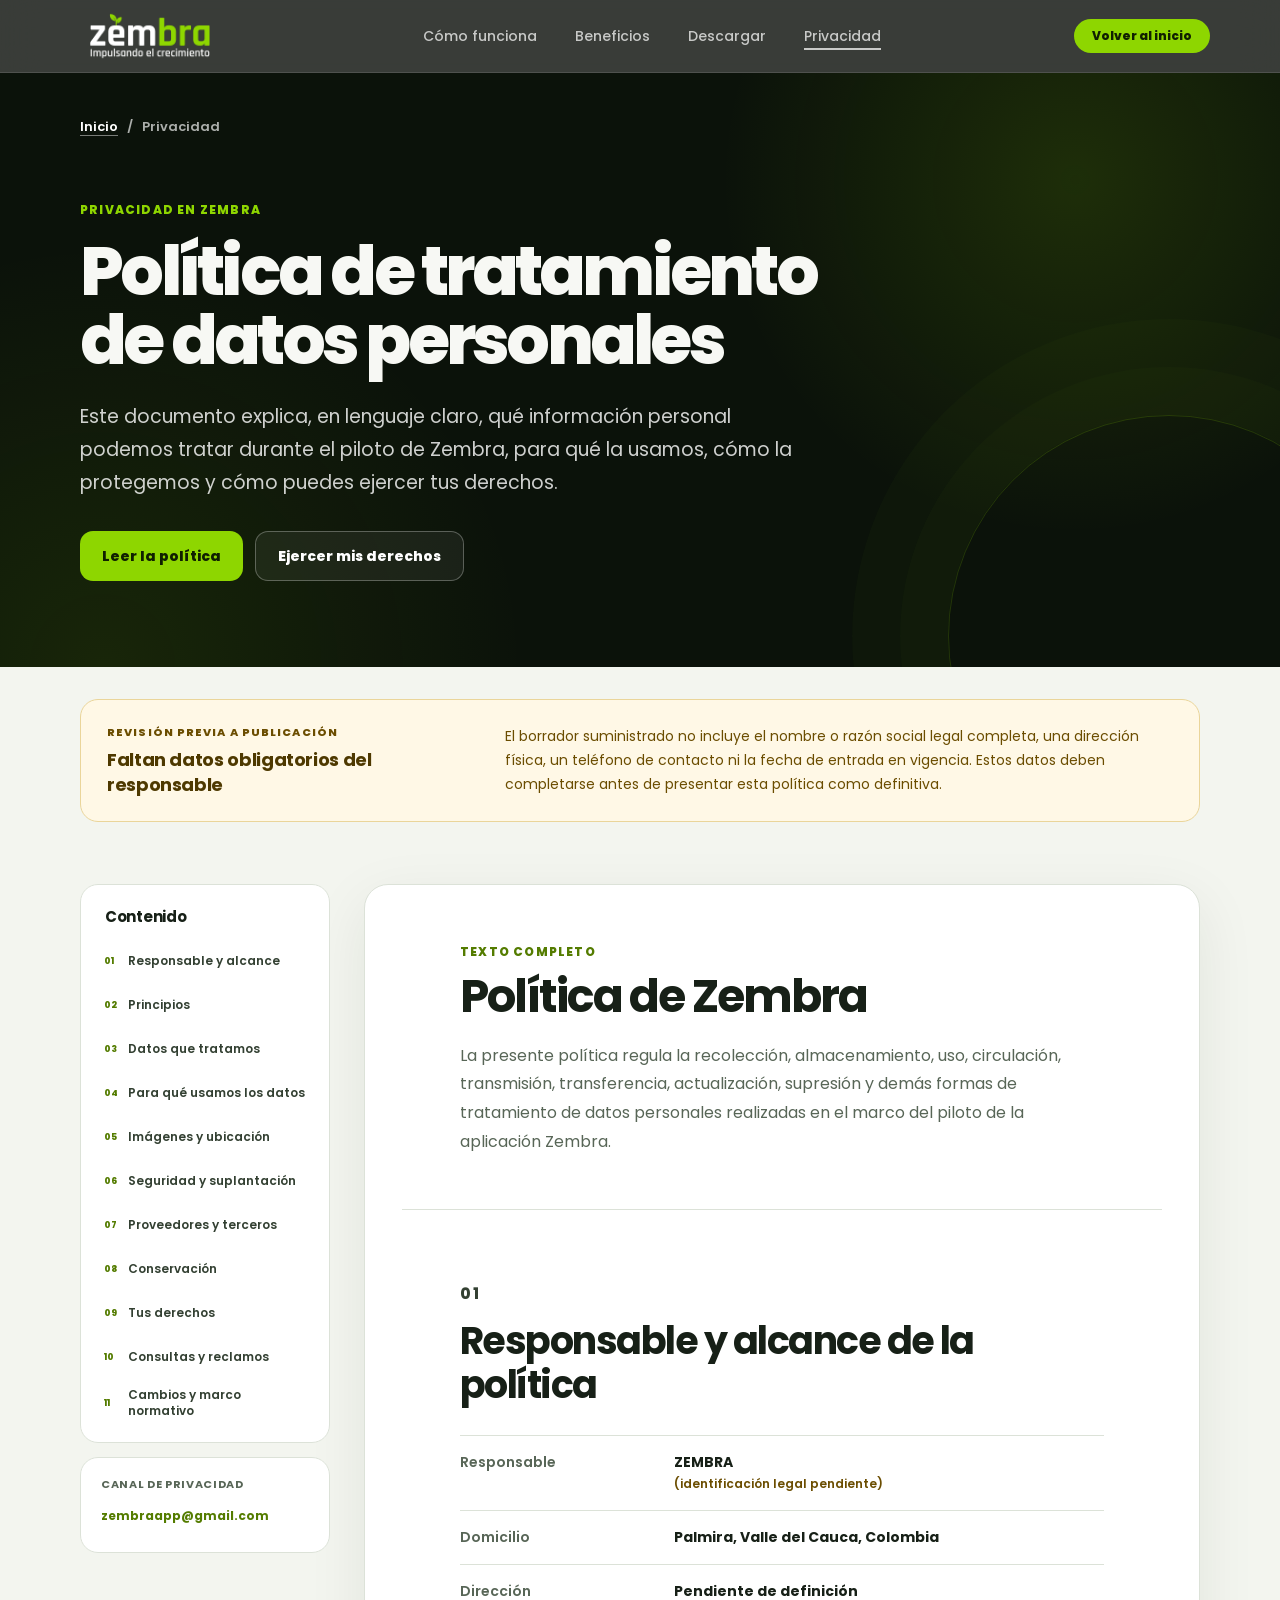
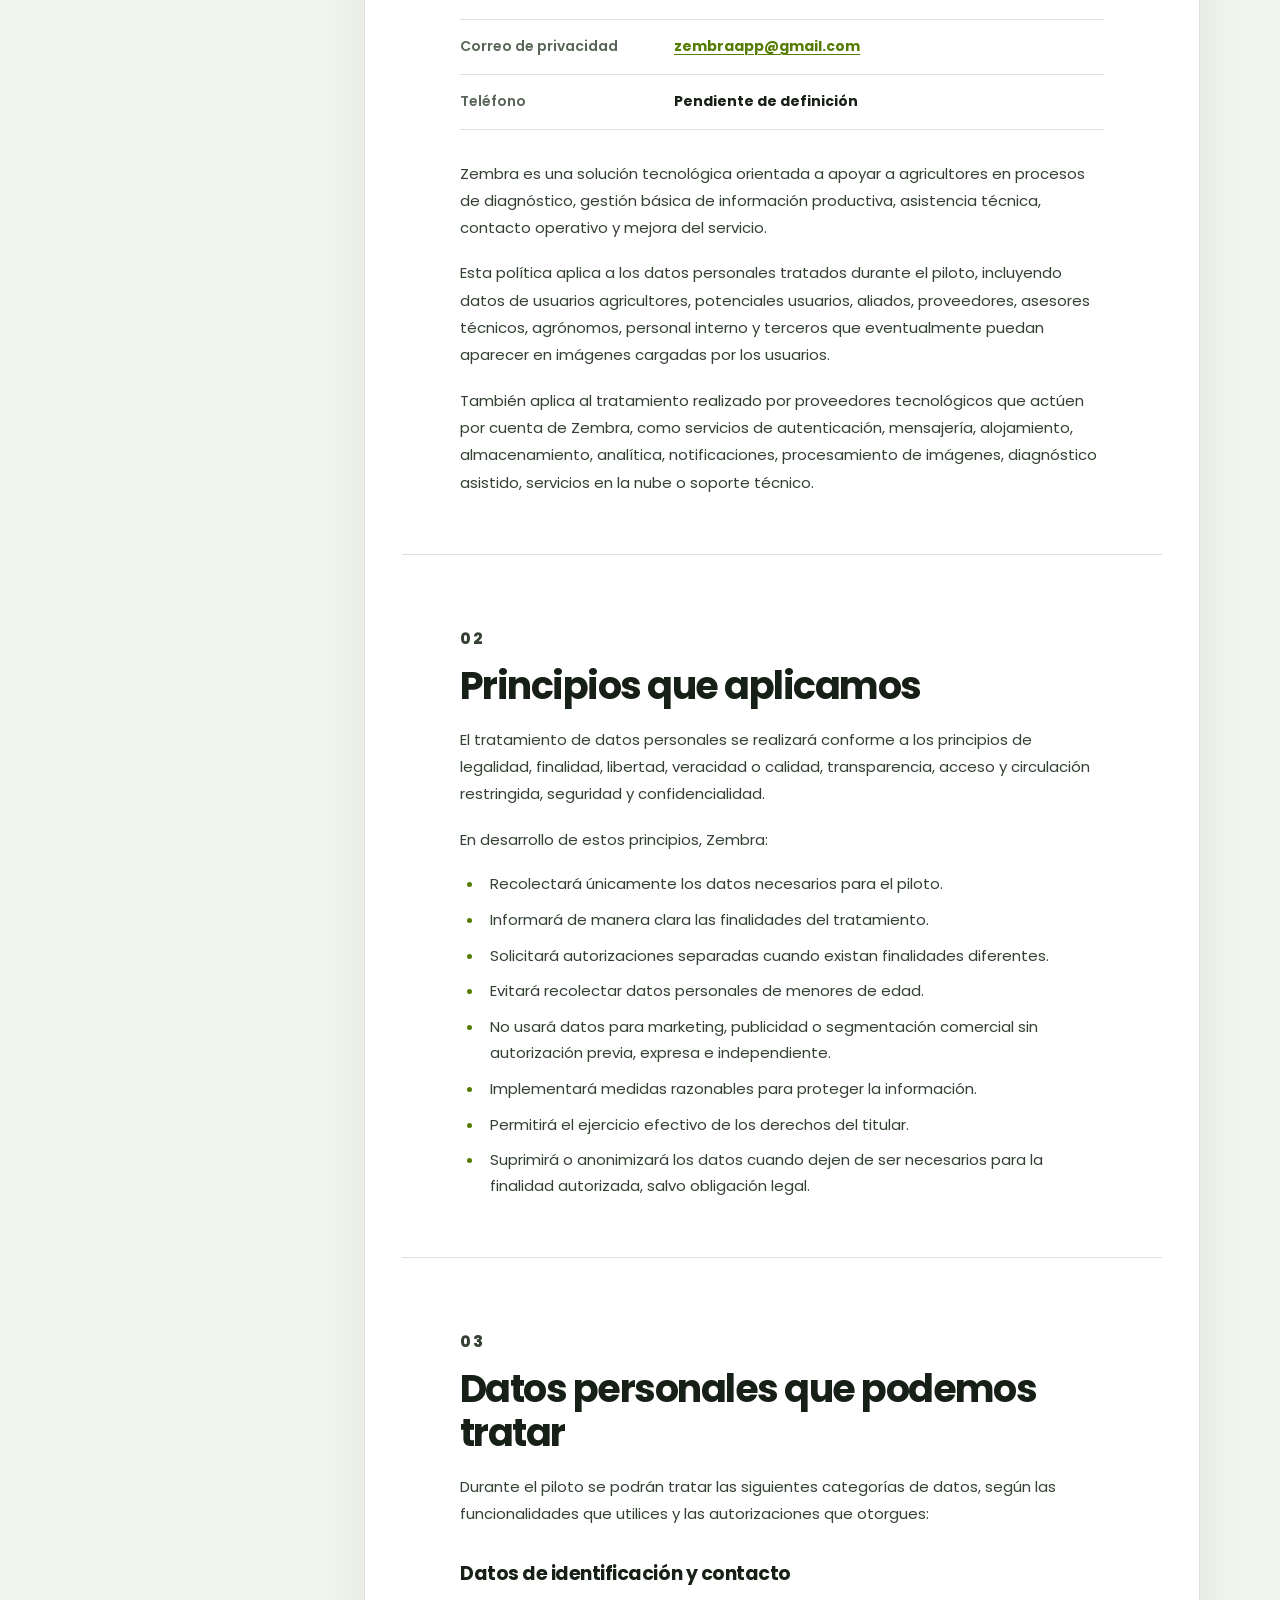
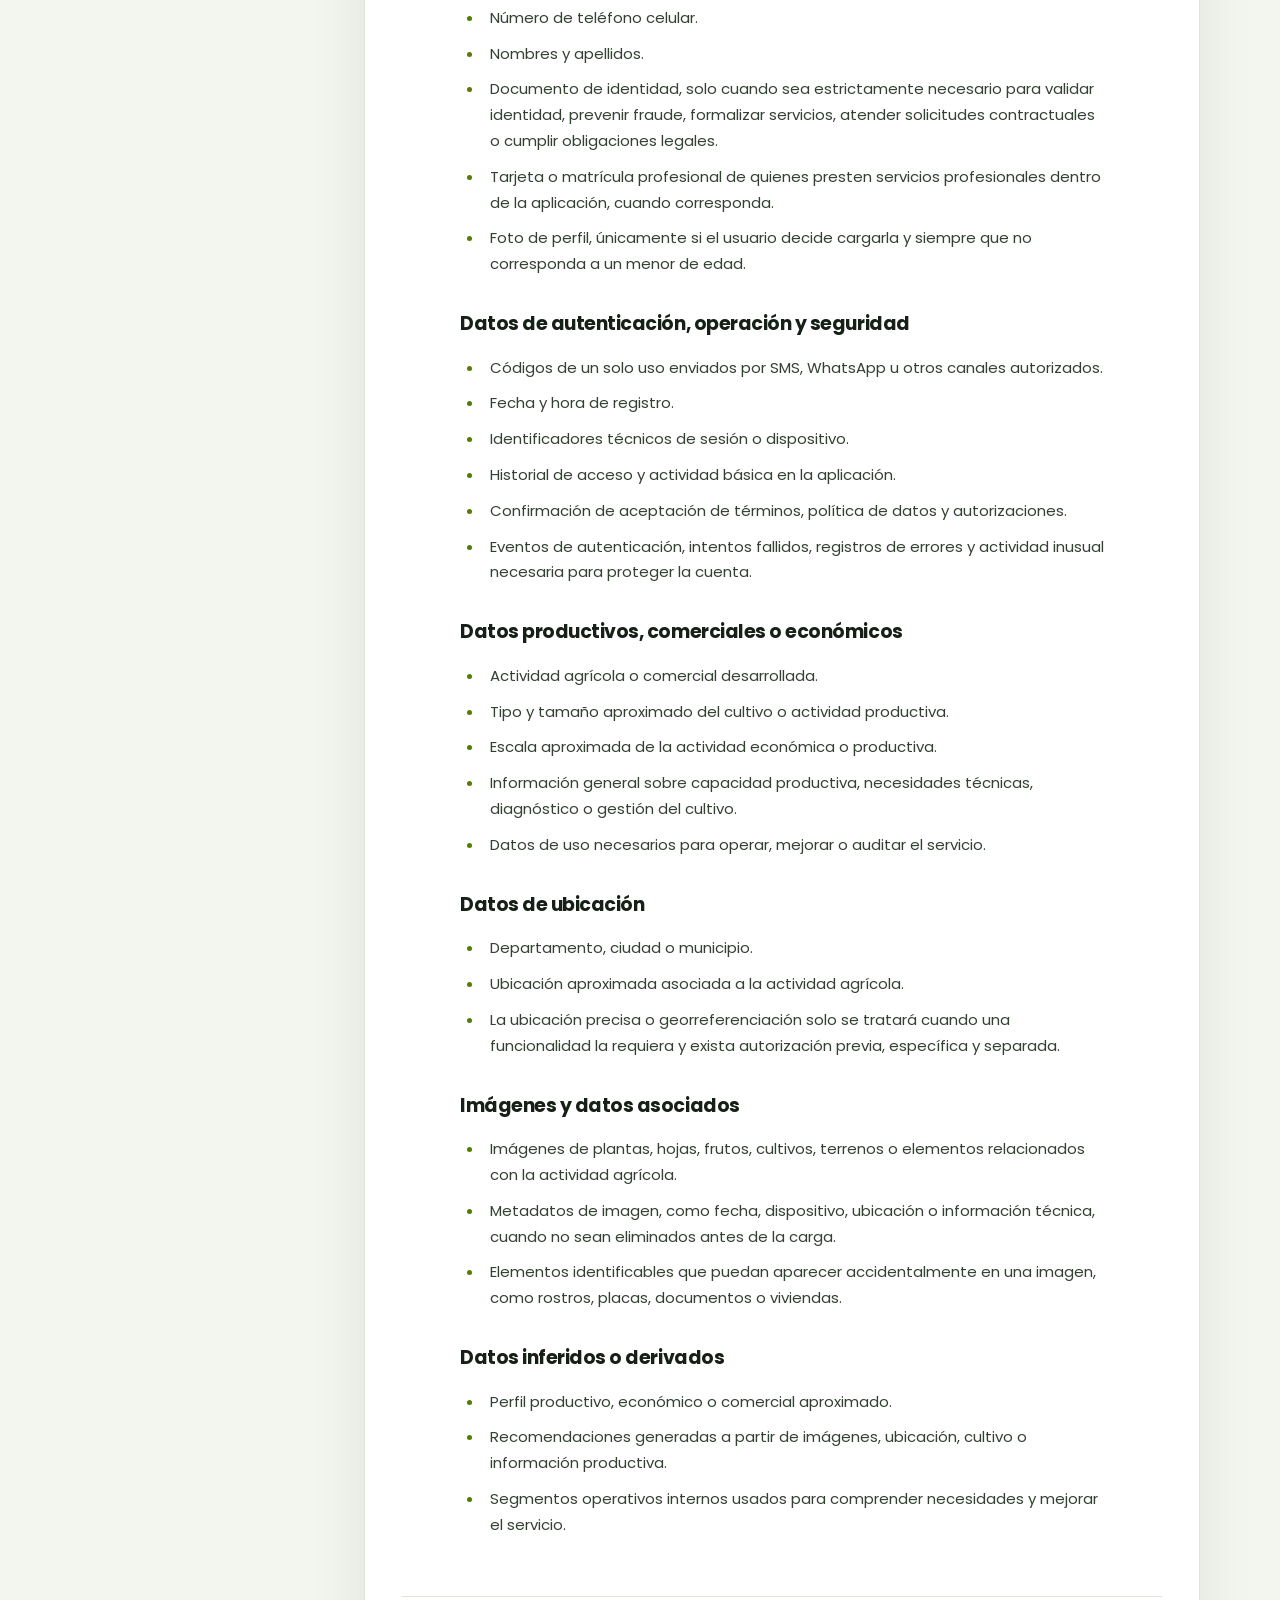
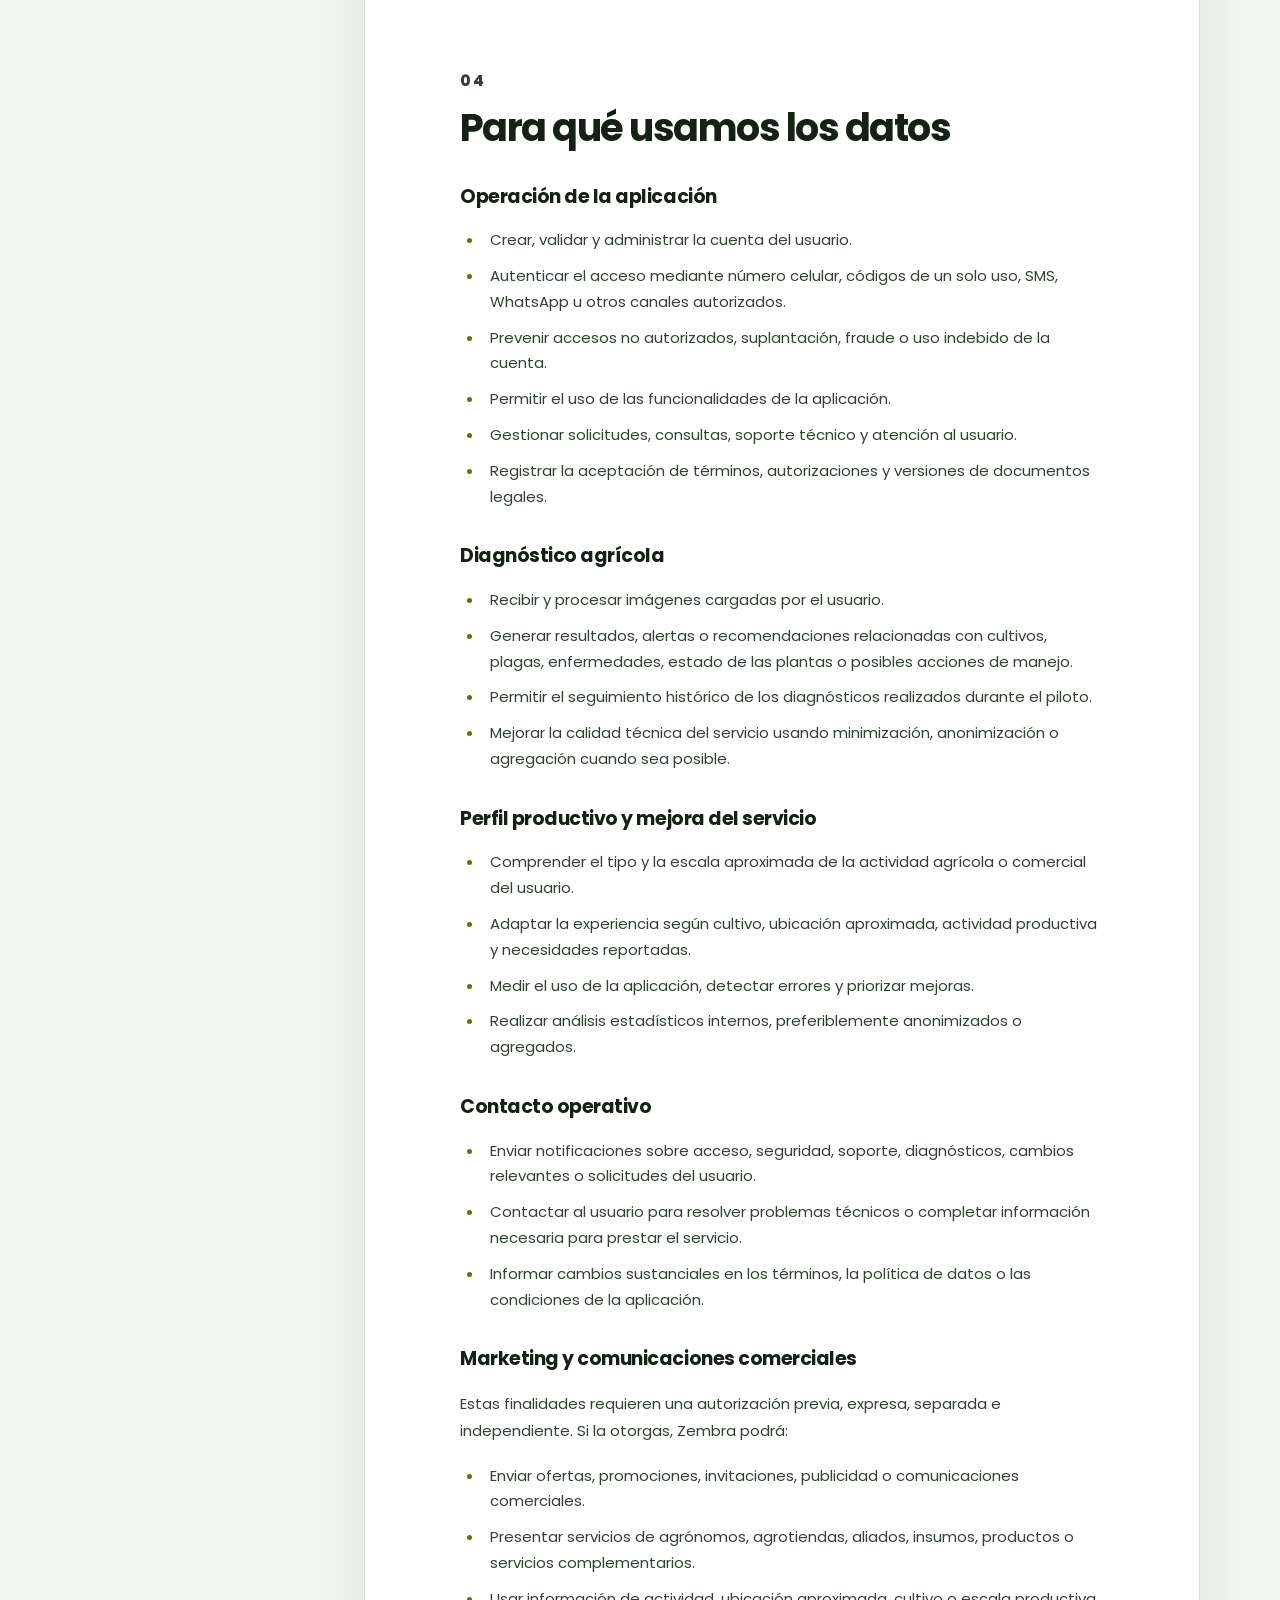
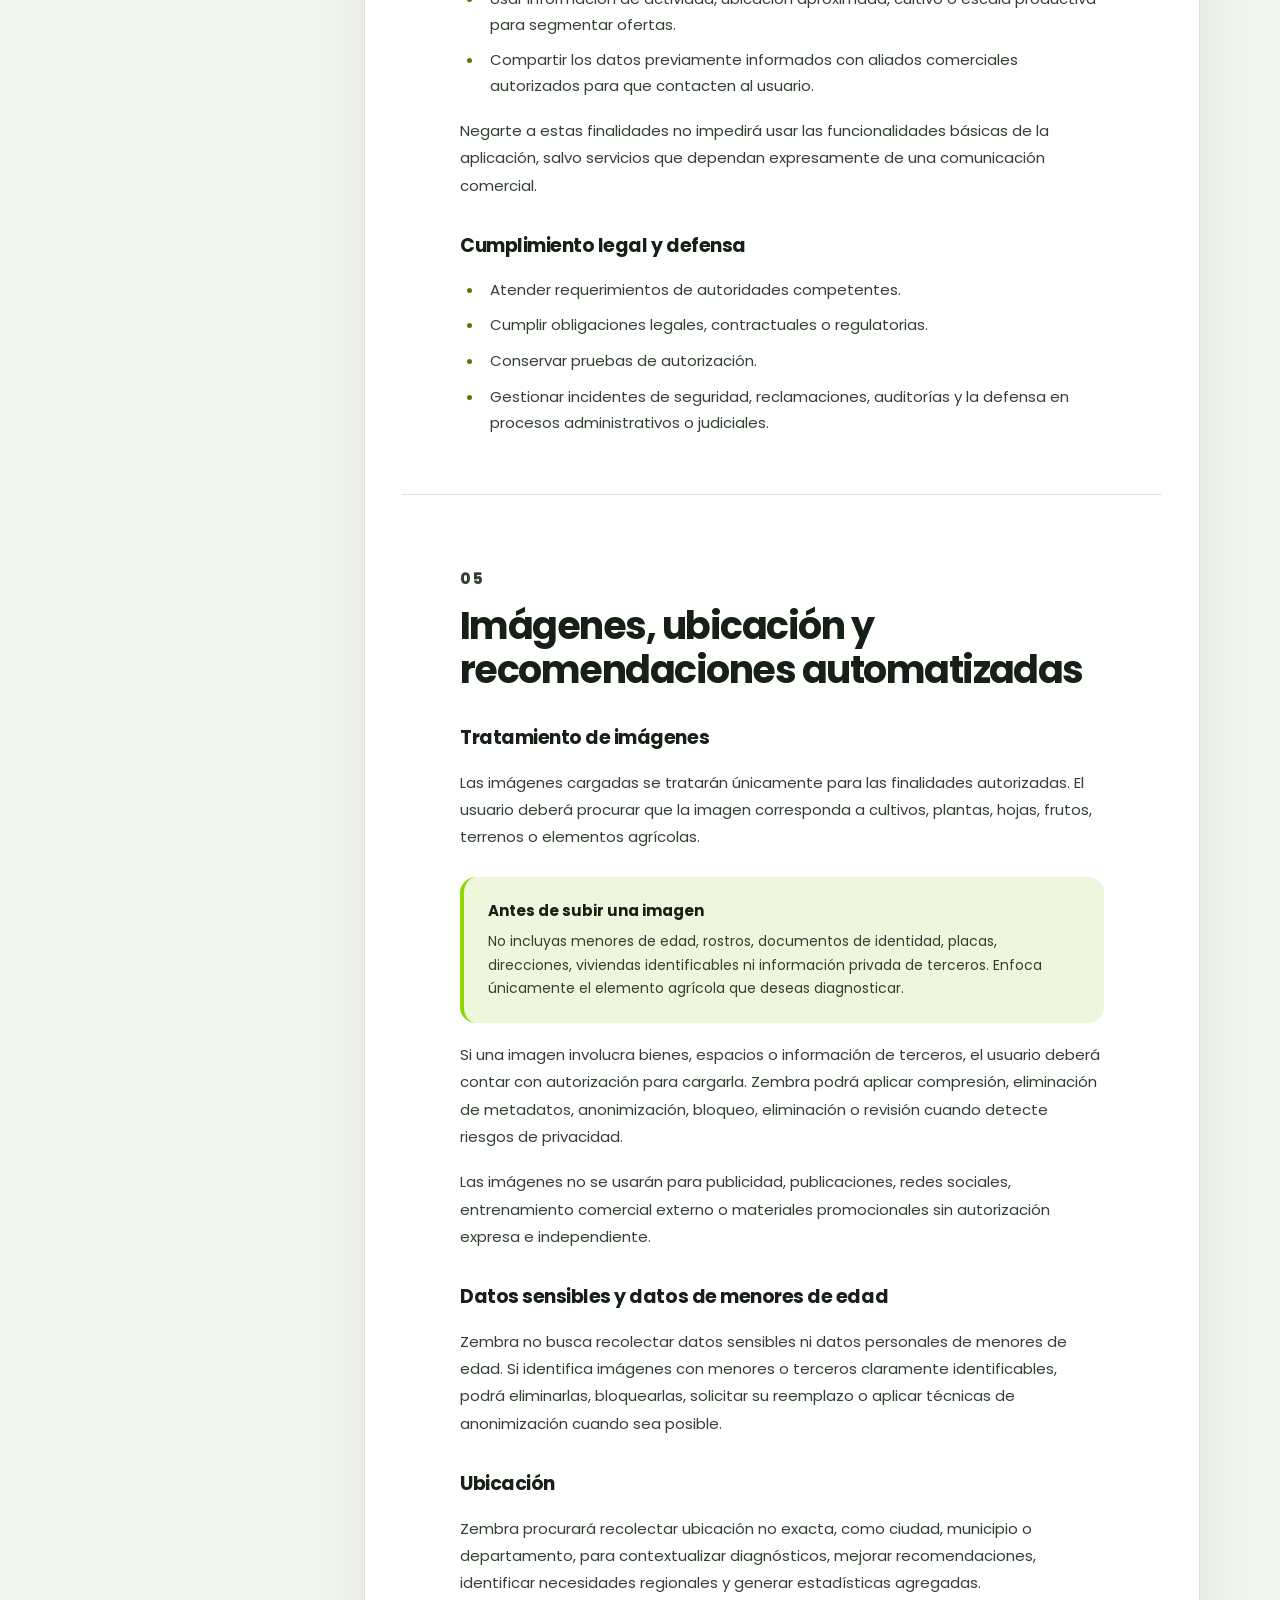
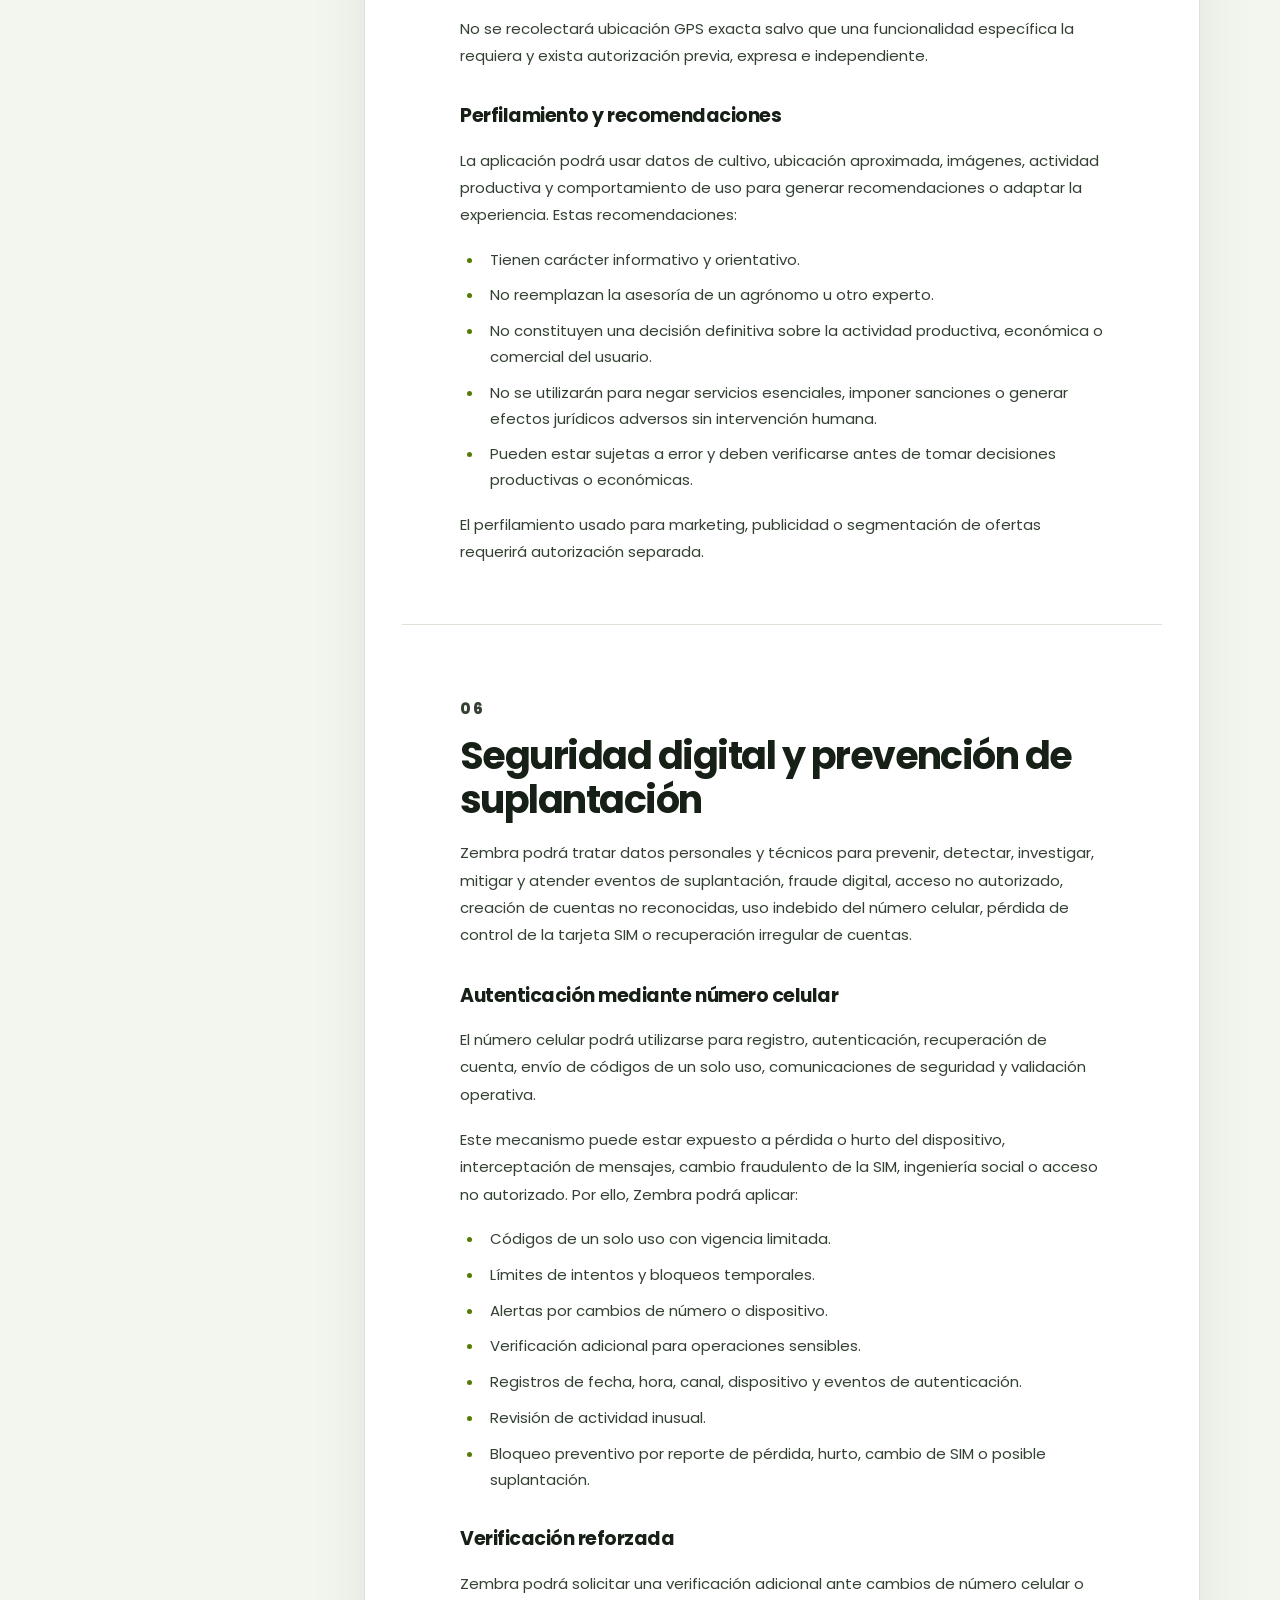
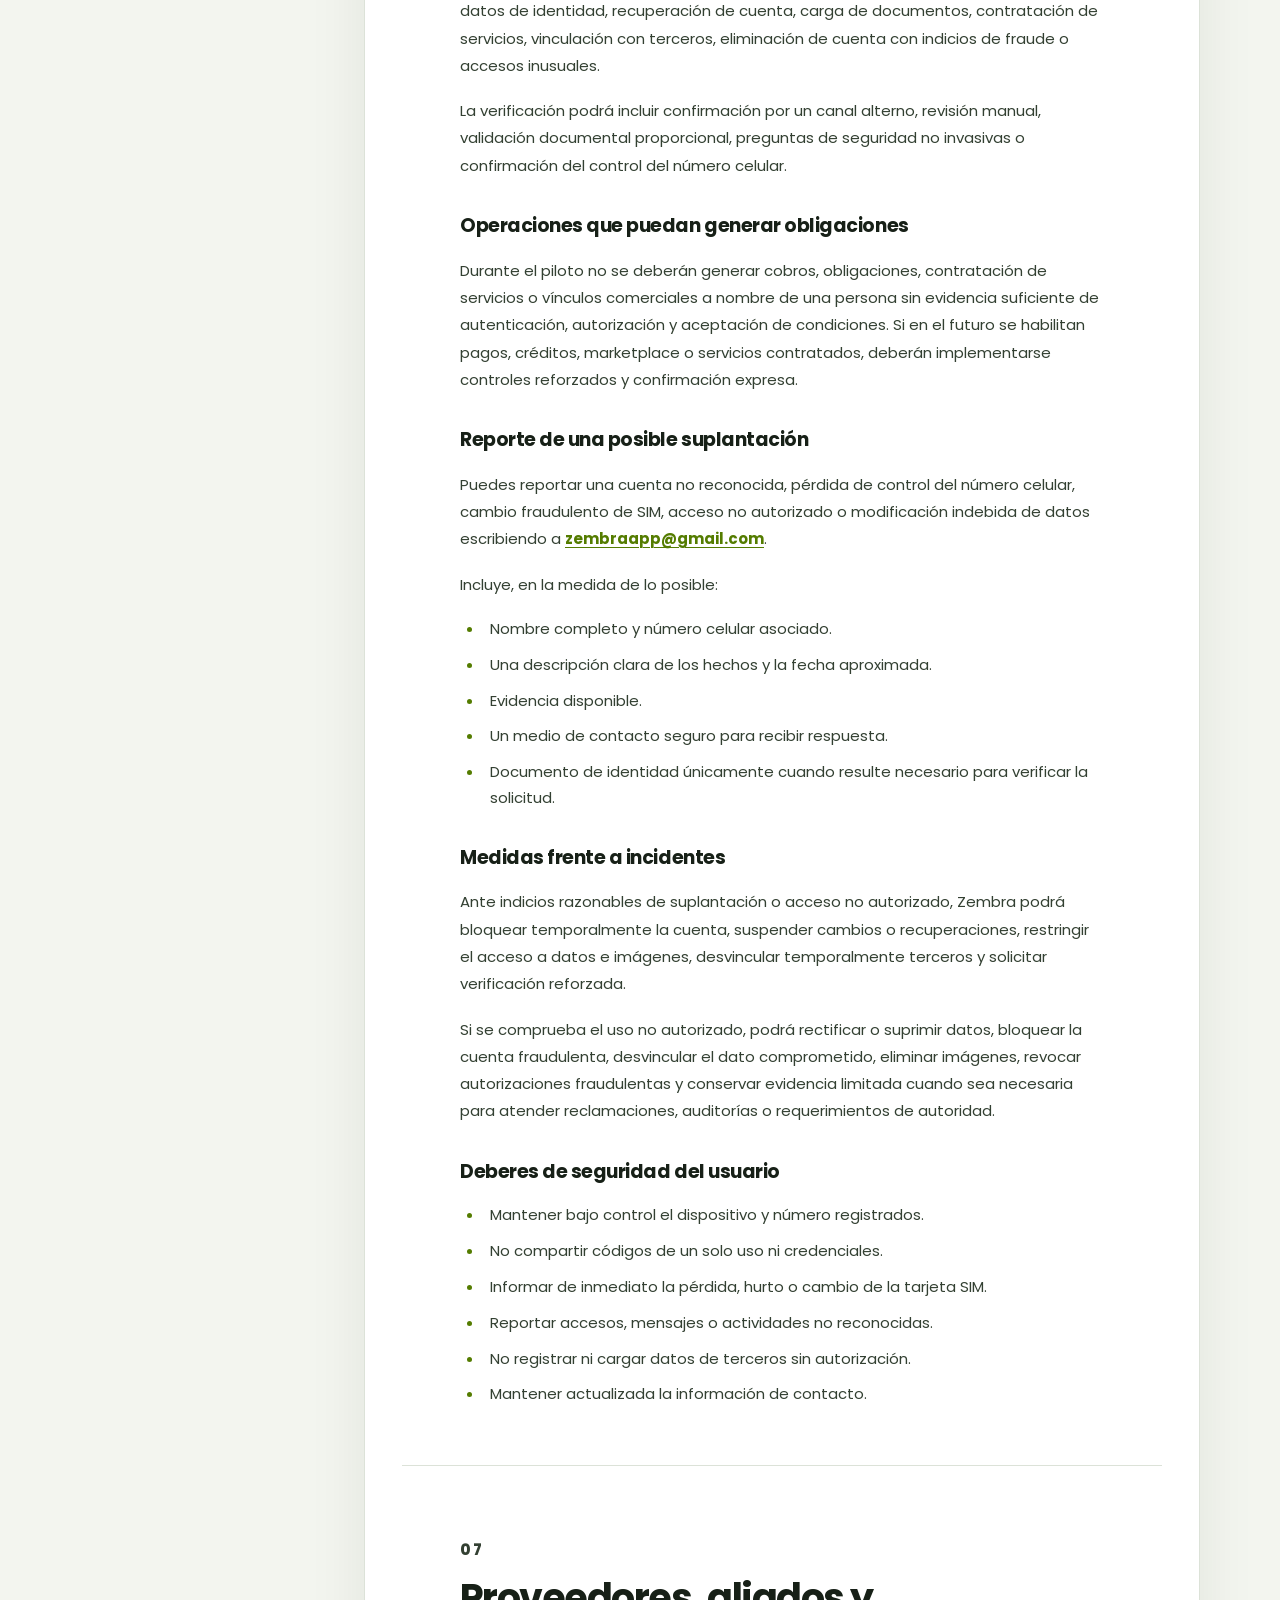
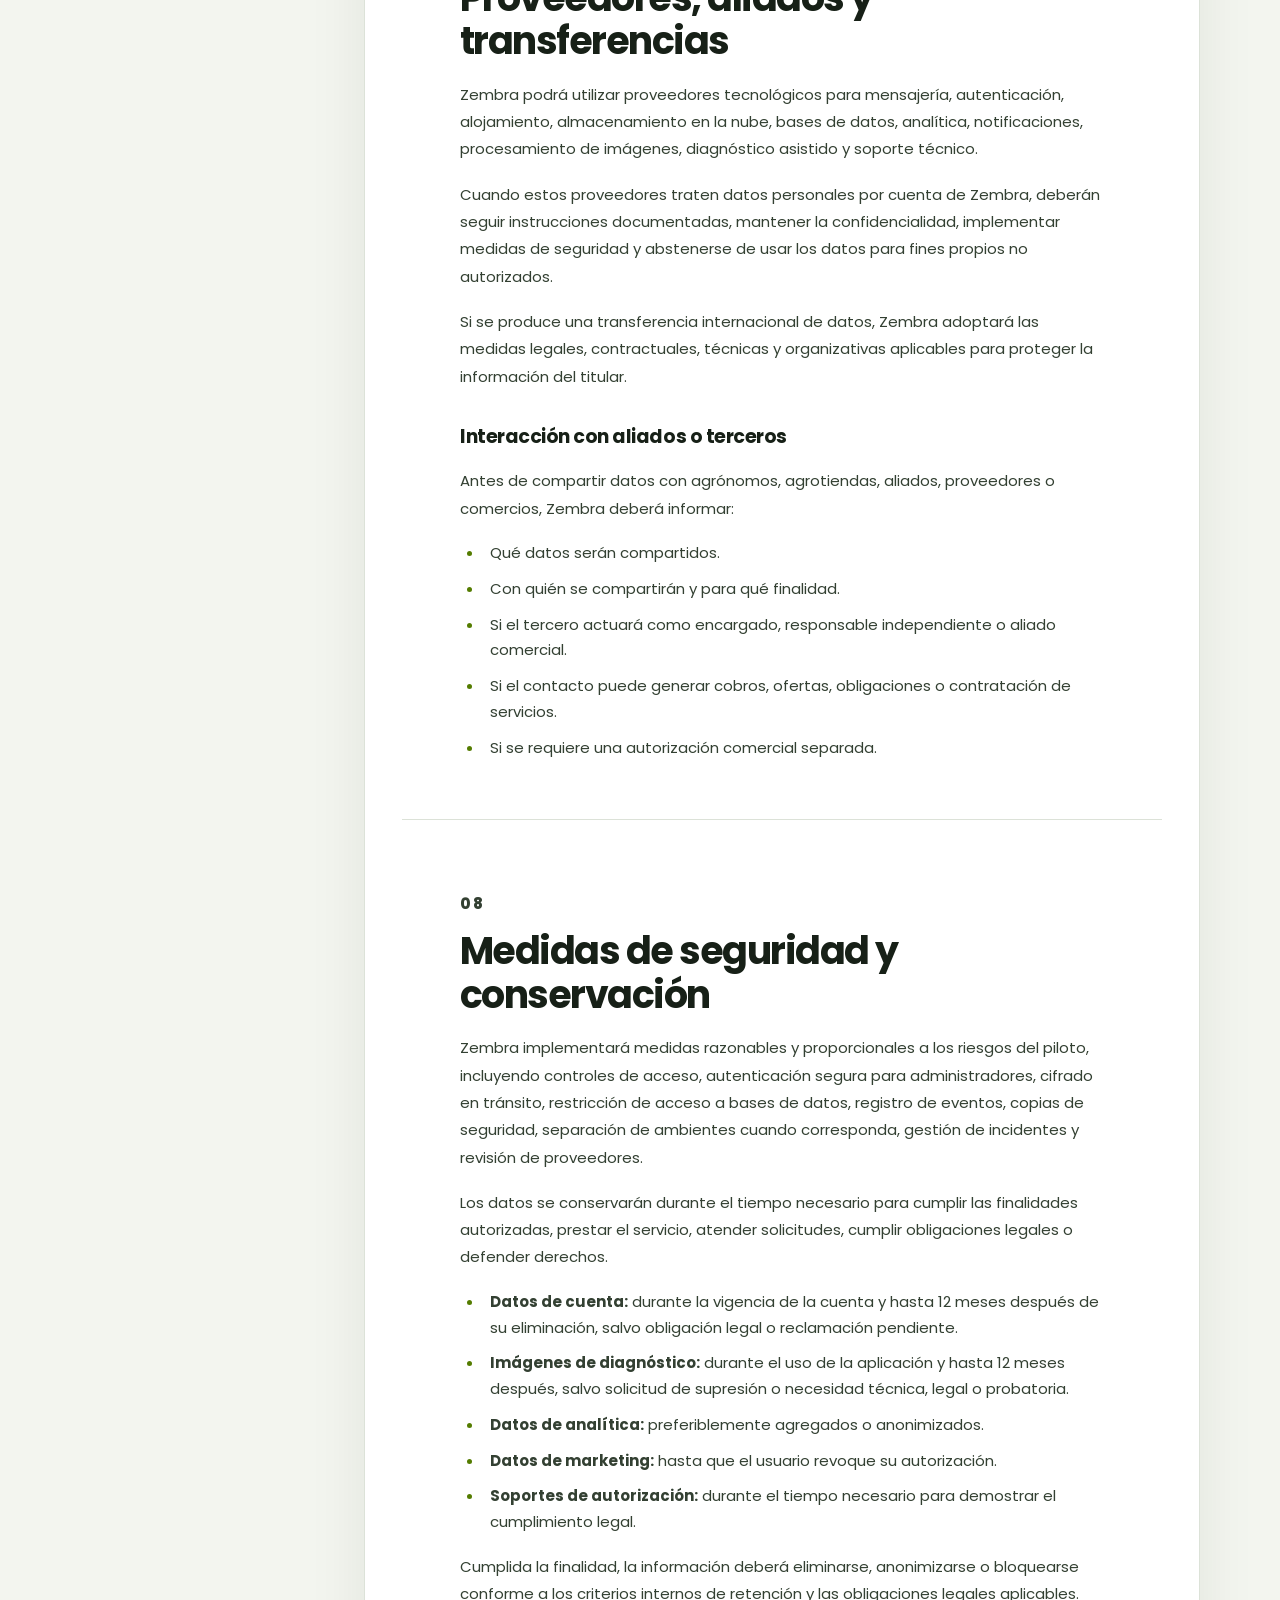
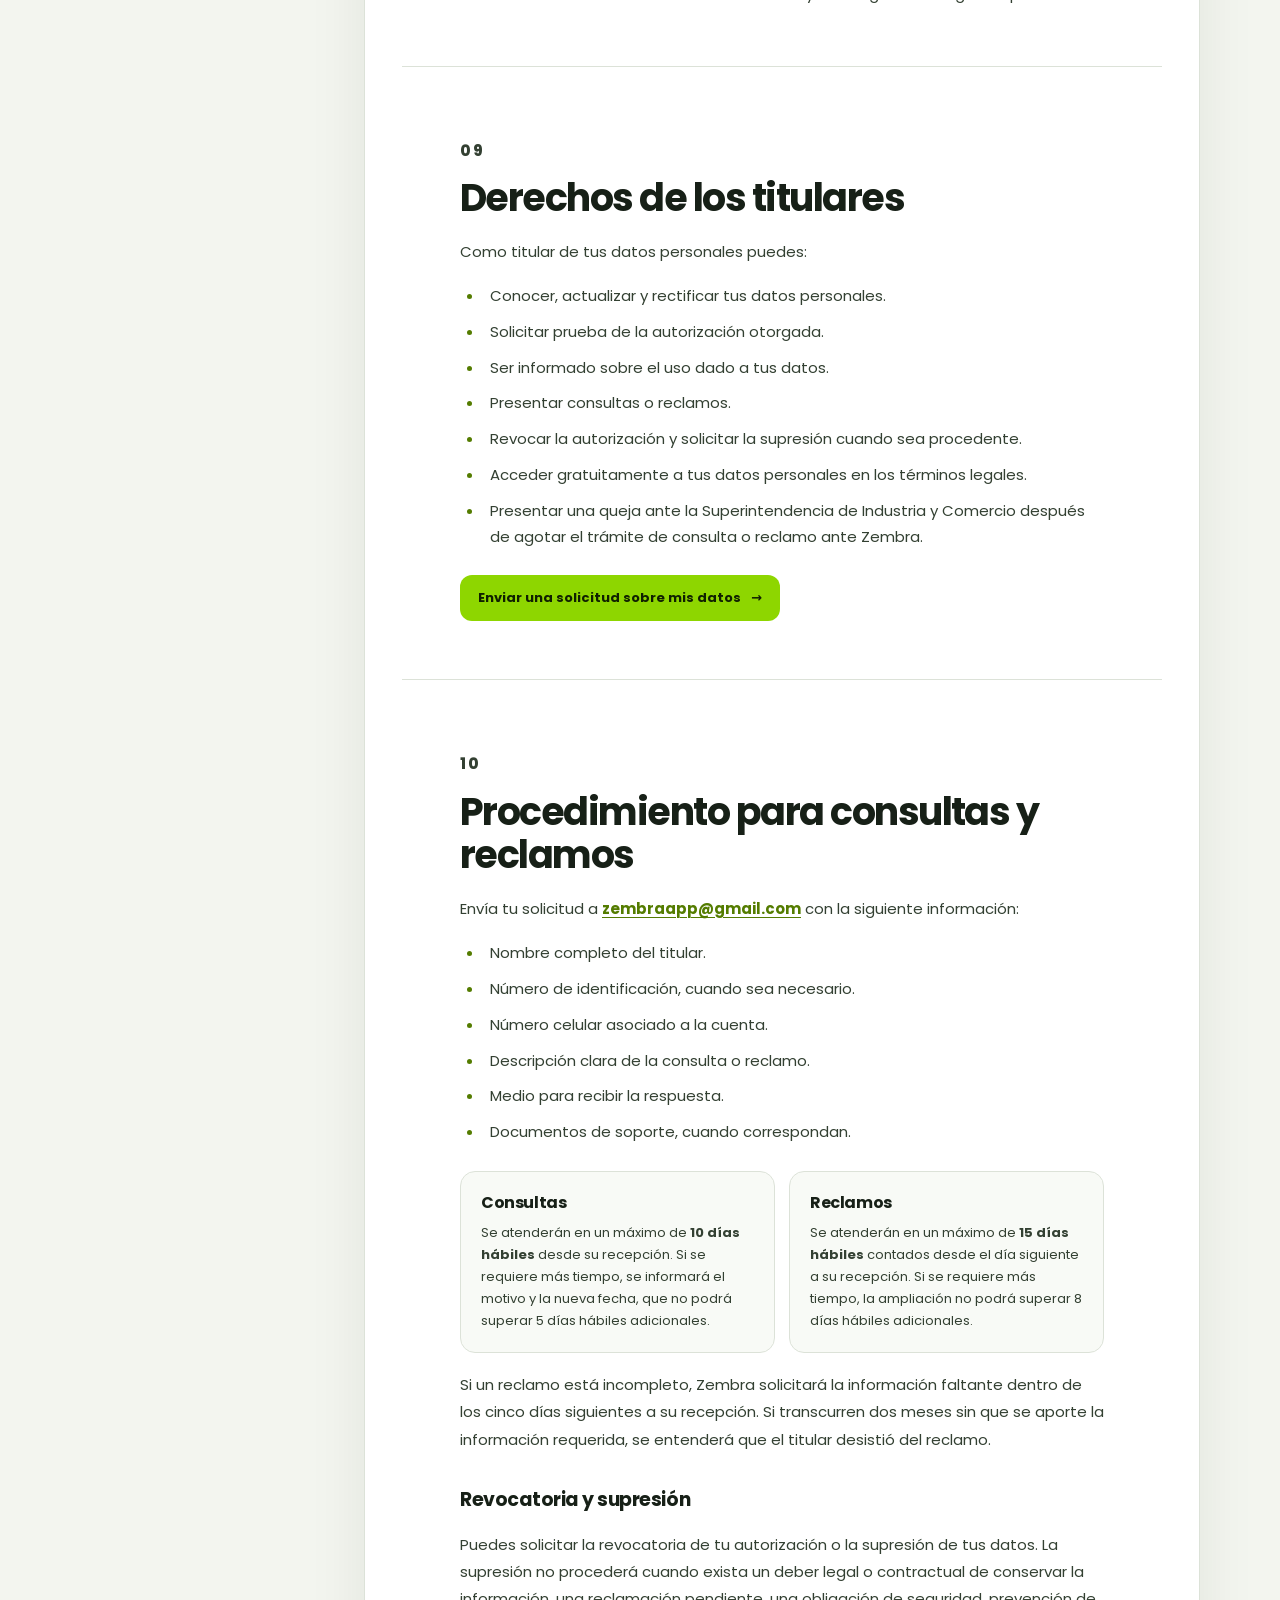
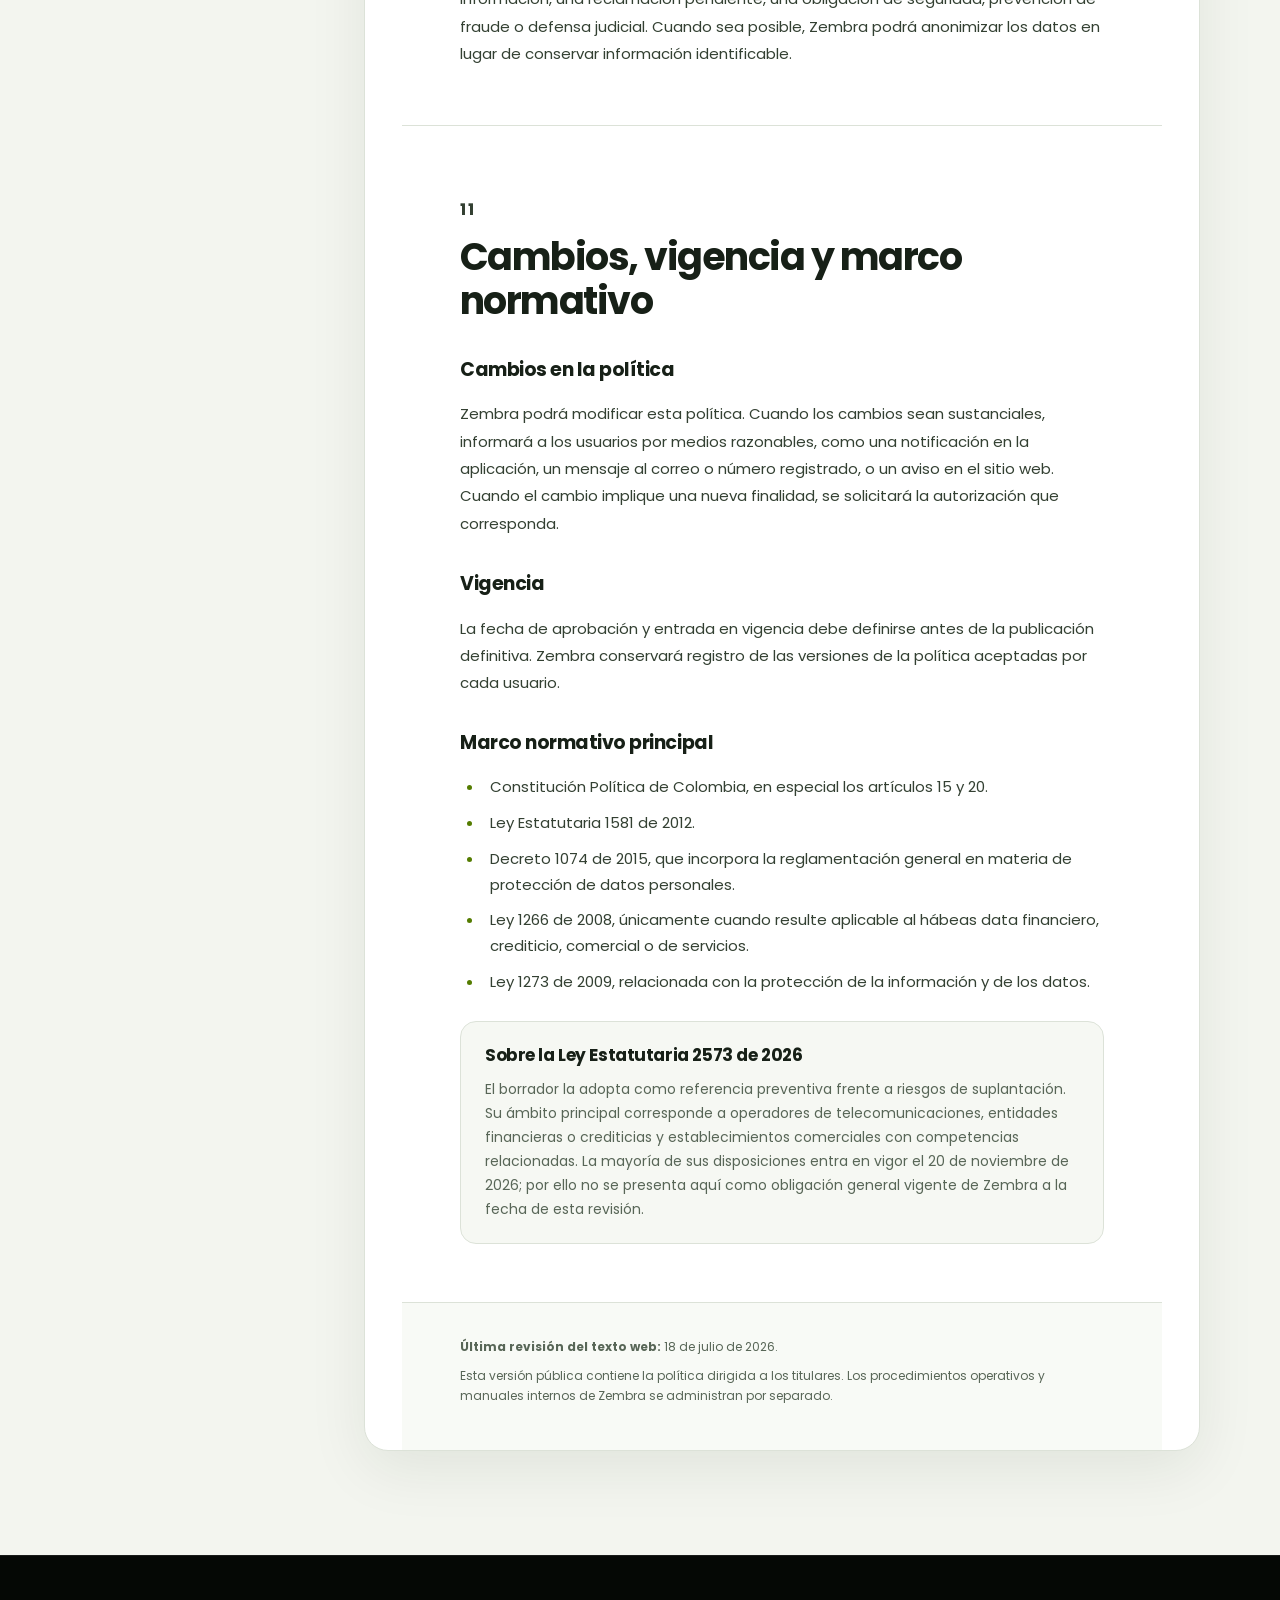
==== privacidad/index.html @ 9c91fb37 "ADD: Se agregan cambios de privacidad page" ====
<!doctype html>
<html lang="es">
  <head>
    <meta charset="UTF-8" />
    <meta name="viewport" content="width=device-width, initial-scale=1.0" />
    <title>Política de tratamiento de datos personales | Zembra</title>
    <meta
      name="description"
      content="Conoce qué datos personales trata Zembra, para qué los utiliza y cómo puedes ejercer tus derechos."
    />
    <meta name="theme-color" content="#071006" />
    <link rel="canonical" href="https://zembra.app/privacidad/" />
    <link rel="preconnect" href="https://fonts.googleapis.com" />
    <link rel="preconnect" href="https://fonts.gstatic.com" crossorigin />
    <link
      href="https://fonts.googleapis.com/css2?family=Poppins:wght@400;500;600;700;800&display=swap"
      rel="stylesheet"
    />
    <link rel="stylesheet" href="../styles.css" />
    <link rel="stylesheet" href="privacidad.css" />
  </head>
  <body class="legal-page">
    <a class="skip-link" href="#contenido">Saltar al contenido principal</a>

    <header class="site-header">
      <nav class="nav container" aria-label="Navegación principal">
        <a class="brand" href="../" aria-label="Ir al inicio de Zembra">
          <img src="../assets/logo-zembra.png" alt="Zembra" />
        </a>

        <div class="nav-links" aria-label="Secciones principales">
          <a href="../#como-funciona">Cómo funciona</a>
          <a href="../#beneficios">Beneficios</a>
          <a href="../#descargar">Descargar</a>
          <a class="active" href="./" aria-current="page">Privacidad</a>
        </div>

        <a class="nav-cta" href="../">Volver al inicio</a>
      </nav>
    </header>

    <main id="contenido" tabindex="-1">
      <section class="legal-hero" aria-labelledby="titulo-politica">
        <div class="legal-container">
          <nav class="breadcrumb" aria-label="Migas de pan">
            <a href="../">Inicio</a>
            <span aria-hidden="true">/</span>
            <span aria-current="page">Privacidad</span>
          </nav>

          <div class="legal-hero-copy">
            <p class="legal-eyebrow">Privacidad en Zembra</p>
            <h1 id="titulo-politica">Política de tratamiento de datos personales</h1>
            <p class="legal-lead">
              Este documento explica, en lenguaje claro, qué información personal
              podemos tratar durante el piloto de Zembra, para qué la usamos, cómo
              la protegemos y cómo puedes ejercer tus derechos.
            </p>
            <div class="legal-hero-actions">
              <a class="legal-primary-action" href="#politica">Leer la política</a>
              <a
                class="legal-secondary-action"
                href="mailto:zembraapp@gmail.com?subject=Solicitud%20sobre%20datos%20personales"
              >
                Ejercer mis derechos
              </a>
            </div>
          </div>
        </div>
      </section>

      <div class="legal-container">
        <aside class="legal-pending" aria-labelledby="pendientes-title">
          <div>
            <p class="legal-pending-label">Revisión previa a publicación</p>
            <h2 id="pendientes-title">Faltan datos obligatorios del responsable</h2>
          </div>
          <p>
            El borrador suministrado no incluye el nombre o razón social legal
            completa, una dirección física, un teléfono de contacto ni la fecha de
            entrada en vigencia. Estos datos deben completarse antes de presentar
            esta política como definitiva.
          </p>
        </aside>
      </div>

      <section id="politica" class="legal-policy" aria-labelledby="politica-title">
        <div class="legal-container legal-layout">
          <aside class="legal-sidebar">
            <nav class="legal-toc" aria-labelledby="indice-title">
              <h2 id="indice-title">Contenido</h2>
              <ol>
                <li><a href="#responsable">Responsable y alcance</a></li>
                <li><a href="#principios">Principios</a></li>
                <li><a href="#datos">Datos que tratamos</a></li>
                <li><a href="#finalidades">Para qué usamos los datos</a></li>
                <li><a href="#imagenes">Imágenes y ubicación</a></li>
                <li><a href="#seguridad">Seguridad y suplantación</a></li>
                <li><a href="#terceros">Proveedores y terceros</a></li>
                <li><a href="#conservacion">Conservación</a></li>
                <li><a href="#derechos">Tus derechos</a></li>
                <li><a href="#consultas">Consultas y reclamos</a></li>
                <li><a href="#cambios">Cambios y marco normativo</a></li>
              </ol>
            </nav>

            <div class="legal-help">
              <p>Canal de privacidad</p>
              <a href="mailto:zembraapp@gmail.com">zembraapp@gmail.com</a>
            </div>
          </aside>

          <article class="legal-article">
            <header class="legal-article-header">
              <p class="legal-overline">Texto completo</p>
              <h2 id="politica-title">Política de Zembra</h2>
              <p>
                La presente política regula la recolección, almacenamiento, uso,
                circulación, transmisión, transferencia, actualización, supresión y
                demás formas de tratamiento de datos personales realizadas en el
                marco del piloto de la aplicación Zembra.
              </p>
            </header>

            <section id="responsable" class="legal-section">
              <p class="legal-section-number" aria-hidden="true">01</p>
              <h2>Responsable y alcance de la política</h2>

              <dl class="legal-contact-list">
                <div>
                  <dt>Responsable</dt>
                  <dd>ZEMBRA <span>(identificación legal pendiente)</span></dd>
                </div>
                <div>
                  <dt>Domicilio</dt>
                  <dd>Palmira, Valle del Cauca, Colombia</dd>
                </div>
                <div>
                  <dt>Dirección</dt>
                  <dd>Pendiente de definición</dd>
                </div>
                <div>
                  <dt>Correo de privacidad</dt>
                  <dd>
                    <a href="mailto:zembraapp@gmail.com">zembraapp@gmail.com</a>
                  </dd>
                </div>
                <div>
                  <dt>Teléfono</dt>
                  <dd>Pendiente de definición</dd>
                </div>
              </dl>

              <p>
                Zembra es una solución tecnológica orientada a apoyar a
                agricultores en procesos de diagnóstico, gestión básica de
                información productiva, asistencia técnica, contacto operativo y
                mejora del servicio.
              </p>
              <p>
                Esta política aplica a los datos personales tratados durante el
                piloto, incluyendo datos de usuarios agricultores, potenciales
                usuarios, aliados, proveedores, asesores técnicos, agrónomos,
                personal interno y terceros que eventualmente puedan aparecer en
                imágenes cargadas por los usuarios.
              </p>
              <p>
                También aplica al tratamiento realizado por proveedores
                tecnológicos que actúen por cuenta de Zembra, como servicios de
                autenticación, mensajería, alojamiento, almacenamiento, analítica,
                notificaciones, procesamiento de imágenes, diagnóstico asistido,
                servicios en la nube o soporte técnico.
              </p>
            </section>

            <section id="principios" class="legal-section">
              <p class="legal-section-number" aria-hidden="true">02</p>
              <h2>Principios que aplicamos</h2>
              <p>
                El tratamiento de datos personales se realizará conforme a los
                principios de legalidad, finalidad, libertad, veracidad o calidad,
                transparencia, acceso y circulación restringida, seguridad y
                confidencialidad.
              </p>
              <p>En desarrollo de estos principios, Zembra:</p>
              <ul>
                <li>Recolectará únicamente los datos necesarios para el piloto.</li>
                <li>Informará de manera clara las finalidades del tratamiento.</li>
                <li>
                  Solicitará autorizaciones separadas cuando existan finalidades
                  diferentes.
                </li>
                <li>Evitará recolectar datos personales de menores de edad.</li>
                <li>
                  No usará datos para marketing, publicidad o segmentación
                  comercial sin autorización previa, expresa e independiente.
                </li>
                <li>Implementará medidas razonables para proteger la información.</li>
                <li>Permitirá el ejercicio efectivo de los derechos del titular.</li>
                <li>
                  Suprimirá o anonimizará los datos cuando dejen de ser necesarios
                  para la finalidad autorizada, salvo obligación legal.
                </li>
              </ul>
            </section>

            <section id="datos" class="legal-section">
              <p class="legal-section-number" aria-hidden="true">03</p>
              <h2>Datos personales que podemos tratar</h2>
              <p>
                Durante el piloto se podrán tratar las siguientes categorías de
                datos, según las funcionalidades que utilices y las autorizaciones
                que otorgues:
              </p>

              <h3>Datos de identificación y contacto</h3>
              <ul>
                <li>Número de teléfono celular.</li>
                <li>Nombres y apellidos.</li>
                <li>
                  Documento de identidad, solo cuando sea estrictamente necesario
                  para validar identidad, prevenir fraude, formalizar servicios,
                  atender solicitudes contractuales o cumplir obligaciones legales.
                </li>
                <li>
                  Tarjeta o matrícula profesional de quienes presten servicios
                  profesionales dentro de la aplicación, cuando corresponda.
                </li>
                <li>
                  Foto de perfil, únicamente si el usuario decide cargarla y siempre
                  que no corresponda a un menor de edad.
                </li>
              </ul>

              <h3>Datos de autenticación, operación y seguridad</h3>
              <ul>
                <li>
                  Códigos de un solo uso enviados por SMS, WhatsApp u otros canales
                  autorizados.
                </li>
                <li>Fecha y hora de registro.</li>
                <li>Identificadores técnicos de sesión o dispositivo.</li>
                <li>Historial de acceso y actividad básica en la aplicación.</li>
                <li>
                  Confirmación de aceptación de términos, política de datos y
                  autorizaciones.
                </li>
                <li>
                  Eventos de autenticación, intentos fallidos, registros de errores
                  y actividad inusual necesaria para proteger la cuenta.
                </li>
              </ul>

              <h3>Datos productivos, comerciales o económicos</h3>
              <ul>
                <li>Actividad agrícola o comercial desarrollada.</li>
                <li>Tipo y tamaño aproximado del cultivo o actividad productiva.</li>
                <li>Escala aproximada de la actividad económica o productiva.</li>
                <li>
                  Información general sobre capacidad productiva, necesidades
                  técnicas, diagnóstico o gestión del cultivo.
                </li>
                <li>
                  Datos de uso necesarios para operar, mejorar o auditar el servicio.
                </li>
              </ul>

              <h3>Datos de ubicación</h3>
              <ul>
                <li>Departamento, ciudad o municipio.</li>
                <li>
                  Ubicación aproximada asociada a la actividad agrícola.
                </li>
                <li>
                  La ubicación precisa o georreferenciación solo se tratará cuando
                  una funcionalidad la requiera y exista autorización previa,
                  específica y separada.
                </li>
              </ul>

              <h3>Imágenes y datos asociados</h3>
              <ul>
                <li>
                  Imágenes de plantas, hojas, frutos, cultivos, terrenos o elementos
                  relacionados con la actividad agrícola.
                </li>
                <li>
                  Metadatos de imagen, como fecha, dispositivo, ubicación o
                  información técnica, cuando no sean eliminados antes de la carga.
                </li>
                <li>
                  Elementos identificables que puedan aparecer accidentalmente en
                  una imagen, como rostros, placas, documentos o viviendas.
                </li>
              </ul>

              <h3>Datos inferidos o derivados</h3>
              <ul>
                <li>Perfil productivo, económico o comercial aproximado.</li>
                <li>
                  Recomendaciones generadas a partir de imágenes, ubicación, cultivo
                  o información productiva.
                </li>
                <li>
                  Segmentos operativos internos usados para comprender necesidades y
                  mejorar el servicio.
                </li>
              </ul>
            </section>

            <section id="finalidades" class="legal-section">
              <p class="legal-section-number" aria-hidden="true">04</p>
              <h2>Para qué usamos los datos</h2>

              <h3>Operación de la aplicación</h3>
              <ul>
                <li>Crear, validar y administrar la cuenta del usuario.</li>
                <li>
                  Autenticar el acceso mediante número celular, códigos de un solo
                  uso, SMS, WhatsApp u otros canales autorizados.
                </li>
                <li>
                  Prevenir accesos no autorizados, suplantación, fraude o uso
                  indebido de la cuenta.
                </li>
                <li>Permitir el uso de las funcionalidades de la aplicación.</li>
                <li>
                  Gestionar solicitudes, consultas, soporte técnico y atención al
                  usuario.
                </li>
                <li>
                  Registrar la aceptación de términos, autorizaciones y versiones de
                  documentos legales.
                </li>
              </ul>

              <h3>Diagnóstico agrícola</h3>
              <ul>
                <li>Recibir y procesar imágenes cargadas por el usuario.</li>
                <li>
                  Generar resultados, alertas o recomendaciones relacionadas con
                  cultivos, plagas, enfermedades, estado de las plantas o posibles
                  acciones de manejo.
                </li>
                <li>
                  Permitir el seguimiento histórico de los diagnósticos realizados
                  durante el piloto.
                </li>
                <li>
                  Mejorar la calidad técnica del servicio usando minimización,
                  anonimización o agregación cuando sea posible.
                </li>
              </ul>

              <h3>Perfil productivo y mejora del servicio</h3>
              <ul>
                <li>
                  Comprender el tipo y la escala aproximada de la actividad agrícola
                  o comercial del usuario.
                </li>
                <li>
                  Adaptar la experiencia según cultivo, ubicación aproximada,
                  actividad productiva y necesidades reportadas.
                </li>
                <li>
                  Medir el uso de la aplicación, detectar errores y priorizar
                  mejoras.
                </li>
                <li>
                  Realizar análisis estadísticos internos, preferiblemente
                  anonimizados o agregados.
                </li>
              </ul>

              <h3>Contacto operativo</h3>
              <ul>
                <li>
                  Enviar notificaciones sobre acceso, seguridad, soporte,
                  diagnósticos, cambios relevantes o solicitudes del usuario.
                </li>
                <li>
                  Contactar al usuario para resolver problemas técnicos o completar
                  información necesaria para prestar el servicio.
                </li>
                <li>
                  Informar cambios sustanciales en los términos, la política de datos
                  o las condiciones de la aplicación.
                </li>
              </ul>

              <h3>Marketing y comunicaciones comerciales</h3>
              <p>
                Estas finalidades requieren una autorización previa, expresa,
                separada e independiente. Si la otorgas, Zembra podrá:
              </p>
              <ul>
                <li>
                  Enviar ofertas, promociones, invitaciones, publicidad o
                  comunicaciones comerciales.
                </li>
                <li>
                  Presentar servicios de agrónomos, agrotiendas, aliados, insumos,
                  productos o servicios complementarios.
                </li>
                <li>
                  Usar información de actividad, ubicación aproximada, cultivo o
                  escala productiva para segmentar ofertas.
                </li>
                <li>
                  Compartir los datos previamente informados con aliados comerciales
                  autorizados para que contacten al usuario.
                </li>
              </ul>
              <p>
                Negarte a estas finalidades no impedirá usar las funcionalidades
                básicas de la aplicación, salvo servicios que dependan expresamente
                de una comunicación comercial.
              </p>

              <h3>Cumplimiento legal y defensa</h3>
              <ul>
                <li>Atender requerimientos de autoridades competentes.</li>
                <li>Cumplir obligaciones legales, contractuales o regulatorias.</li>
                <li>Conservar pruebas de autorización.</li>
                <li>
                  Gestionar incidentes de seguridad, reclamaciones, auditorías y la
                  defensa en procesos administrativos o judiciales.
                </li>
              </ul>
            </section>

            <section id="imagenes" class="legal-section">
              <p class="legal-section-number" aria-hidden="true">05</p>
              <h2>Imágenes, ubicación y recomendaciones automatizadas</h2>

              <h3>Tratamiento de imágenes</h3>
              <p>
                Las imágenes cargadas se tratarán únicamente para las finalidades
                autorizadas. El usuario deberá procurar que la imagen corresponda a
                cultivos, plantas, hojas, frutos, terrenos o elementos agrícolas.
              </p>

              <aside class="legal-callout" role="note" aria-label="Advertencia sobre imágenes">
                <strong>Antes de subir una imagen</strong>
                <p>
                  No incluyas menores de edad, rostros, documentos de identidad,
                  placas, direcciones, viviendas identificables ni información
                  privada de terceros. Enfoca únicamente el elemento agrícola que
                  deseas diagnosticar.
                </p>
              </aside>

              <p>
                Si una imagen involucra bienes, espacios o información de terceros,
                el usuario deberá contar con autorización para cargarla. Zembra
                podrá aplicar compresión, eliminación de metadatos, anonimización,
                bloqueo, eliminación o revisión cuando detecte riesgos de
                privacidad.
              </p>
              <p>
                Las imágenes no se usarán para publicidad, publicaciones, redes
                sociales, entrenamiento comercial externo o materiales
                promocionales sin autorización expresa e independiente.
              </p>

              <h3>Datos sensibles y datos de menores de edad</h3>
              <p>
                Zembra no busca recolectar datos sensibles ni datos personales de
                menores de edad. Si identifica imágenes con menores o terceros
                claramente identificables, podrá eliminarlas, bloquearlas,
                solicitar su reemplazo o aplicar técnicas de anonimización cuando
                sea posible.
              </p>

              <h3>Ubicación</h3>
              <p>
                Zembra procurará recolectar ubicación no exacta, como ciudad,
                municipio o departamento, para contextualizar diagnósticos, mejorar
                recomendaciones, identificar necesidades regionales y generar
                estadísticas agregadas.
              </p>
              <p>
                No se recolectará ubicación GPS exacta salvo que una funcionalidad
                específica la requiera y exista autorización previa, expresa e
                independiente.
              </p>

              <h3>Perfilamiento y recomendaciones</h3>
              <p>
                La aplicación podrá usar datos de cultivo, ubicación aproximada,
                imágenes, actividad productiva y comportamiento de uso para generar
                recomendaciones o adaptar la experiencia. Estas recomendaciones:
              </p>
              <ul>
                <li>Tienen carácter informativo y orientativo.</li>
                <li>No reemplazan la asesoría de un agrónomo u otro experto.</li>
                <li>
                  No constituyen una decisión definitiva sobre la actividad
                  productiva, económica o comercial del usuario.
                </li>
                <li>
                  No se utilizarán para negar servicios esenciales, imponer
                  sanciones o generar efectos jurídicos adversos sin intervención
                  humana.
                </li>
                <li>
                  Pueden estar sujetas a error y deben verificarse antes de tomar
                  decisiones productivas o económicas.
                </li>
              </ul>
              <p>
                El perfilamiento usado para marketing, publicidad o segmentación de
                ofertas requerirá autorización separada.
              </p>
            </section>

            <section id="seguridad" class="legal-section">
              <p class="legal-section-number" aria-hidden="true">06</p>
              <h2>Seguridad digital y prevención de suplantación</h2>

              <p>
                Zembra podrá tratar datos personales y técnicos para prevenir,
                detectar, investigar, mitigar y atender eventos de suplantación,
                fraude digital, acceso no autorizado, creación de cuentas no
                reconocidas, uso indebido del número celular, pérdida de control de
                la tarjeta SIM o recuperación irregular de cuentas.
              </p>

              <h3>Autenticación mediante número celular</h3>
              <p>
                El número celular podrá utilizarse para registro, autenticación,
                recuperación de cuenta, envío de códigos de un solo uso,
                comunicaciones de seguridad y validación operativa.
              </p>
              <p>
                Este mecanismo puede estar expuesto a pérdida o hurto del
                dispositivo, interceptación de mensajes, cambio fraudulento de la
                SIM, ingeniería social o acceso no autorizado. Por ello, Zembra
                podrá aplicar:
              </p>
              <ul>
                <li>Códigos de un solo uso con vigencia limitada.</li>
                <li>Límites de intentos y bloqueos temporales.</li>
                <li>Alertas por cambios de número o dispositivo.</li>
                <li>Verificación adicional para operaciones sensibles.</li>
                <li>
                  Registros de fecha, hora, canal, dispositivo y eventos de
                  autenticación.
                </li>
                <li>Revisión de actividad inusual.</li>
                <li>
                  Bloqueo preventivo por reporte de pérdida, hurto, cambio de SIM o
                  posible suplantación.
                </li>
              </ul>

              <h3>Verificación reforzada</h3>
              <p>
                Zembra podrá solicitar una verificación adicional ante cambios de
                número celular o datos de identidad, recuperación de cuenta, carga
                de documentos, contratación de servicios, vinculación con terceros,
                eliminación de cuenta con indicios de fraude o accesos inusuales.
              </p>
              <p>
                La verificación podrá incluir confirmación por un canal alterno,
                revisión manual, validación documental proporcional, preguntas de
                seguridad no invasivas o confirmación del control del número
                celular.
              </p>

              <h3>Operaciones que puedan generar obligaciones</h3>
              <p>
                Durante el piloto no se deberán generar cobros, obligaciones,
                contratación de servicios o vínculos comerciales a nombre de una
                persona sin evidencia suficiente de autenticación, autorización y
                aceptación de condiciones. Si en el futuro se habilitan pagos,
                créditos, marketplace o servicios contratados, deberán
                implementarse controles reforzados y confirmación expresa.
              </p>

              <h3>Reporte de una posible suplantación</h3>
              <p>
                Puedes reportar una cuenta no reconocida, pérdida de control del
                número celular, cambio fraudulento de SIM, acceso no autorizado o
                modificación indebida de datos escribiendo a
                <a href="mailto:zembraapp@gmail.com">zembraapp@gmail.com</a>.
              </p>
              <p>Incluye, en la medida de lo posible:</p>
              <ul>
                <li>Nombre completo y número celular asociado.</li>
                <li>Una descripción clara de los hechos y la fecha aproximada.</li>
                <li>Evidencia disponible.</li>
                <li>Un medio de contacto seguro para recibir respuesta.</li>
                <li>
                  Documento de identidad únicamente cuando resulte necesario para
                  verificar la solicitud.
                </li>
              </ul>

              <h3>Medidas frente a incidentes</h3>
              <p>
                Ante indicios razonables de suplantación o acceso no autorizado,
                Zembra podrá bloquear temporalmente la cuenta, suspender cambios o
                recuperaciones, restringir el acceso a datos e imágenes, desvincular
                temporalmente terceros y solicitar verificación reforzada.
              </p>
              <p>
                Si se comprueba el uso no autorizado, podrá rectificar o suprimir
                datos, bloquear la cuenta fraudulenta, desvincular el dato
                comprometido, eliminar imágenes, revocar autorizaciones fraudulentas
                y conservar evidencia limitada cuando sea necesaria para atender
                reclamaciones, auditorías o requerimientos de autoridad.
              </p>

              <h3>Deberes de seguridad del usuario</h3>
              <ul>
                <li>Mantener bajo control el dispositivo y número registrados.</li>
                <li>No compartir códigos de un solo uso ni credenciales.</li>
                <li>
                  Informar de inmediato la pérdida, hurto o cambio de la tarjeta SIM.
                </li>
                <li>Reportar accesos, mensajes o actividades no reconocidas.</li>
                <li>No registrar ni cargar datos de terceros sin autorización.</li>
                <li>Mantener actualizada la información de contacto.</li>
              </ul>
            </section>

            <section id="terceros" class="legal-section">
              <p class="legal-section-number" aria-hidden="true">07</p>
              <h2>Proveedores, aliados y transferencias</h2>

              <p>
                Zembra podrá utilizar proveedores tecnológicos para mensajería,
                autenticación, alojamiento, almacenamiento en la nube, bases de
                datos, analítica, notificaciones, procesamiento de imágenes,
                diagnóstico asistido y soporte técnico.
              </p>
              <p>
                Cuando estos proveedores traten datos personales por cuenta de
                Zembra, deberán seguir instrucciones documentadas, mantener la
                confidencialidad, implementar medidas de seguridad y abstenerse de
                usar los datos para fines propios no autorizados.
              </p>
              <p>
                Si se produce una transferencia internacional de datos, Zembra
                adoptará las medidas legales, contractuales, técnicas y
                organizativas aplicables para proteger la información del titular.
              </p>

              <h3>Interacción con aliados o terceros</h3>
              <p>
                Antes de compartir datos con agrónomos, agrotiendas, aliados,
                proveedores o comercios, Zembra deberá informar:
              </p>
              <ul>
                <li>Qué datos serán compartidos.</li>
                <li>Con quién se compartirán y para qué finalidad.</li>
                <li>
                  Si el tercero actuará como encargado, responsable independiente o
                  aliado comercial.
                </li>
                <li>
                  Si el contacto puede generar cobros, ofertas, obligaciones o
                  contratación de servicios.
                </li>
                <li>Si se requiere una autorización comercial separada.</li>
              </ul>
            </section>

            <section id="conservacion" class="legal-section">
              <p class="legal-section-number" aria-hidden="true">08</p>
              <h2>Medidas de seguridad y conservación</h2>

              <p>
                Zembra implementará medidas razonables y proporcionales a los
                riesgos del piloto, incluyendo controles de acceso, autenticación
                segura para administradores, cifrado en tránsito, restricción de
                acceso a bases de datos, registro de eventos, copias de seguridad,
                separación de ambientes cuando corresponda, gestión de incidentes y
                revisión de proveedores.
              </p>
              <p>
                Los datos se conservarán durante el tiempo necesario para cumplir
                las finalidades autorizadas, prestar el servicio, atender
                solicitudes, cumplir obligaciones legales o defender derechos.
              </p>
              <ul>
                <li>
                  <strong>Datos de cuenta:</strong> durante la vigencia de la cuenta
                  y hasta 12 meses después de su eliminación, salvo obligación legal
                  o reclamación pendiente.
                </li>
                <li>
                  <strong>Imágenes de diagnóstico:</strong> durante el uso de la
                  aplicación y hasta 12 meses después, salvo solicitud de supresión o
                  necesidad técnica, legal o probatoria.
                </li>
                <li>
                  <strong>Datos de analítica:</strong> preferiblemente agregados o
                  anonimizados.
                </li>
                <li>
                  <strong>Datos de marketing:</strong> hasta que el usuario revoque
                  su autorización.
                </li>
                <li>
                  <strong>Soportes de autorización:</strong> durante el tiempo
                  necesario para demostrar el cumplimiento legal.
                </li>
              </ul>
              <p>
                Cumplida la finalidad, la información deberá eliminarse,
                anonimizarse o bloquearse conforme a los criterios internos de
                retención y las obligaciones legales aplicables.
              </p>
            </section>

            <section id="derechos" class="legal-section">
              <p class="legal-section-number" aria-hidden="true">09</p>
              <h2>Derechos de los titulares</h2>
              <p>Como titular de tus datos personales puedes:</p>
              <ul>
                <li>Conocer, actualizar y rectificar tus datos personales.</li>
                <li>Solicitar prueba de la autorización otorgada.</li>
                <li>Ser informado sobre el uso dado a tus datos.</li>
                <li>Presentar consultas o reclamos.</li>
                <li>
                  Revocar la autorización y solicitar la supresión cuando sea
                  procedente.
                </li>
                <li>
                  Acceder gratuitamente a tus datos personales en los términos
                  legales.
                </li>
                <li>
                  Presentar una queja ante la Superintendencia de Industria y
                  Comercio después de agotar el trámite de consulta o reclamo ante
                  Zembra.
                </li>
              </ul>

              <a
                class="legal-inline-action"
                href="mailto:zembraapp@gmail.com?subject=Solicitud%20sobre%20datos%20personales"
              >
                Enviar una solicitud sobre mis datos
                <span aria-hidden="true">→</span>
              </a>
            </section>

            <section id="consultas" class="legal-section">
              <p class="legal-section-number" aria-hidden="true">10</p>
              <h2>Procedimiento para consultas y reclamos</h2>
              <p>
                Envía tu solicitud a
                <a href="mailto:zembraapp@gmail.com">zembraapp@gmail.com</a> con la
                siguiente información:
              </p>
              <ul>
                <li>Nombre completo del titular.</li>
                <li>Número de identificación, cuando sea necesario.</li>
                <li>Número celular asociado a la cuenta.</li>
                <li>Descripción clara de la consulta o reclamo.</li>
                <li>Medio para recibir la respuesta.</li>
                <li>Documentos de soporte, cuando correspondan.</li>
              </ul>

              <div class="legal-deadlines" aria-label="Plazos de respuesta">
                <article>
                  <h3>Consultas</h3>
                  <p>
                    Se atenderán en un máximo de <strong>10 días hábiles</strong>
                    desde su recepción. Si se requiere más tiempo, se informará el
                    motivo y la nueva fecha, que no podrá superar 5 días hábiles
                    adicionales.
                  </p>
                </article>
                <article>
                  <h3>Reclamos</h3>
                  <p>
                    Se atenderán en un máximo de <strong>15 días hábiles</strong>
                    contados desde el día siguiente a su recepción. Si se requiere
                    más tiempo, la ampliación no podrá superar 8 días hábiles
                    adicionales.
                  </p>
                </article>
              </div>

              <p>
                Si un reclamo está incompleto, Zembra solicitará la información
                faltante dentro de los cinco días siguientes a su recepción. Si
                transcurren dos meses sin que se aporte la información requerida, se
                entenderá que el titular desistió del reclamo.
              </p>

              <h3>Revocatoria y supresión</h3>
              <p>
                Puedes solicitar la revocatoria de tu autorización o la supresión de
                tus datos. La supresión no procederá cuando exista un deber legal o
                contractual de conservar la información, una reclamación pendiente,
                una obligación de seguridad, prevención de fraude o defensa
                judicial. Cuando sea posible, Zembra podrá anonimizar los datos en
                lugar de conservar información identificable.
              </p>
            </section>

            <section id="cambios" class="legal-section">
              <p class="legal-section-number" aria-hidden="true">11</p>
              <h2>Cambios, vigencia y marco normativo</h2>

              <h3>Cambios en la política</h3>
              <p>
                Zembra podrá modificar esta política. Cuando los cambios sean
                sustanciales, informará a los usuarios por medios razonables, como
                una notificación en la aplicación, un mensaje al correo o número
                registrado, o un aviso en el sitio web. Cuando el cambio implique
                una nueva finalidad, se solicitará la autorización que corresponda.
              </p>

              <h3>Vigencia</h3>
              <p>
                La fecha de aprobación y entrada en vigencia debe definirse antes de
                la publicación definitiva. Zembra conservará registro de las
                versiones de la política aceptadas por cada usuario.
              </p>

              <h3>Marco normativo principal</h3>
              <ul>
                <li>
                  Constitución Política de Colombia, en especial los artículos 15 y
                  20.
                </li>
                <li>Ley Estatutaria 1581 de 2012.</li>
                <li>
                  Decreto 1074 de 2015, que incorpora la reglamentación general en
                  materia de protección de datos personales.
                </li>
                <li>
                  Ley 1266 de 2008, únicamente cuando resulte aplicable al hábeas
                  data financiero, crediticio, comercial o de servicios.
                </li>
                <li>
                  Ley 1273 de 2009, relacionada con la protección de la información
                  y de los datos.
                </li>
              </ul>

              <aside class="legal-law-note" role="note">
                <h3>Sobre la Ley Estatutaria 2573 de 2026</h3>
                <p>
                  El borrador la adopta como referencia preventiva frente a riesgos
                  de suplantación. Su ámbito principal corresponde a operadores de
                  telecomunicaciones, entidades financieras o crediticias y
                  establecimientos comerciales con competencias relacionadas. La
                  mayoría de sus disposiciones entra en vigor el 20 de noviembre de
                  2026; por ello no se presenta aquí como obligación general vigente
                  de Zembra a la fecha de esta revisión.
                </p>
              </aside>
            </section>

            <footer class="legal-article-footer">
              <p>
                <strong>Última revisión del texto web:</strong>
                18 de julio de 2026.
              </p>
              <p>
                Esta versión pública contiene la política dirigida a los titulares.
                Los procedimientos operativos y manuales internos de Zembra se
                administran por separado.
              </p>
            </footer>
          </article>
        </div>
      </section>
    </main>

    <footer class="site-footer">
      <div class="container footer-grid">
        <div>
          <img src="../assets/logo-zembra.png" alt="Zembra" />
          <p>Impulsando el crecimiento con tecnología agrícola accesible.</p>
        </div>
        <div class="footer-links" aria-label="Enlaces del sitio">
          <a href="../">Inicio</a>
          <a href="../#beneficios">Beneficios</a>
          <a href="mailto:zembraapp@gmail.com">Contacto</a>
          <a href="./" aria-current="page">Privacidad</a>
        </div>
        <p class="copyright">© 2026 Zembra App. Todos los derechos reservados.</p>
      </div>
    </footer>
  </body>
</html>
---- styles.css ----
:root {
  --green: #8ed600;
  --green-2: #a2f000;
  --green-dark: #477200;
  --black: #050805;
  --deep: #071006;
  --deep-2: #111a10;
  --dark: #15191b;
  --card: #172019;
  --paper: #f7f8f4;
  --paper-2: #ffffff;
  --text: #f7f8f4;
  --muted: rgba(247, 248, 244, 0.72);
  --muted-dark: #5e675d;
  --line: rgba(255, 255, 255, 0.11);
  --line-dark: rgba(14, 20, 15, 0.12);
  --shadow-soft: 0 20px 70px rgba(0, 0, 0, 0.18);
  --shadow-deep: 0 30px 100px rgba(0, 0, 0, 0.45);
  --radius-xl: 34px;
  --radius-lg: 24px;
  --radius-md: 16px;
  --container: 1140px;
}

* {
  box-sizing: border-box;
}

html {
  scroll-behavior: smooth;
}

body {
  margin: 0;
  font-family: "Poppins", system-ui, -apple-system, BlinkMacSystemFont, "Segoe UI", sans-serif;
  color: var(--text);
  background: var(--deep);
  text-rendering: optimizeLegibility;
}

body::selection {
  color: #102000;
  background: var(--green);
}

img,
svg {
  display: block;
  max-width: 100%;
}

svg {
  fill: currentColor;
}

a {
  color: inherit;
  text-decoration: none;
}

p,
h1,
h2,
h3 {
  margin: 0;
}

.container {
  width: min(100% - 32px, var(--container));
  margin-inline: auto;
}

.site-header {
  position: sticky;
  top: 0;
  z-index: 40;
  background: rgba(5, 8, 5, 0.78);
  border-bottom: 1px solid var(--line);
  backdrop-filter: blur(18px);
}

.nav {
  min-height: 72px;
  display: flex;
  align-items: center;
  justify-content: space-between;
  gap: 24px;
}

.brand {
  display: inline-flex;
  align-items: center;
}

.brand img {
  width: 160px;
  height: auto;
}

.nav-links {
  display: flex;
  align-items: center;
  gap: 30px;
  color: rgba(255, 255, 255, 0.72);
  font-size: 14px;
  font-weight: 500;
}

.nav-links a {
  transition: color 0.2s ease;
}

.nav-links a:hover {
  color: var(--green);
}

.nav-cta,
.primary-button,
.secondary-button,
.store-button {
  display: inline-flex;
  align-items: center;
  justify-content: center;
  border: 0;
  cursor: pointer;
  font-family: inherit;
  font-weight: 800;
  transition: transform 0.2s ease, box-shadow 0.2s ease, background 0.2s ease, border-color 0.2s ease;
}

.nav-cta {
  min-height: 34px;
  padding: 8px 18px;
  border-radius: 999px;
  background: var(--green);
  color: #102000;
  font-size: 12px;
}

.primary-button {
  min-height: 58px;
  padding: 0 28px;
  gap: 10px;
  border-radius: 16px;
  background: linear-gradient(135deg, var(--green), var(--green-2));
  color: #102000;
  box-shadow: 0 18px 44px rgba(142, 214, 0, 0.26);
}

.secondary-button {
  min-height: 58px;
  padding: 0 24px;
  border-radius: 16px;
  color: #fff;
  border: 1px solid rgba(255, 255, 255, 0.18);
  background: rgba(255, 255, 255, 0.06);
}

.nav-cta:hover,
.primary-button:hover,
.secondary-button:hover,
.store-button:hover {
  transform: translateY(-2px);
}

.primary-button:hover,
.nav-cta:hover,
.store-button:hover {
  box-shadow: 0 22px 54px rgba(142, 214, 0, 0.32);
}

.secondary-button:hover {
  border-color: rgba(142, 214, 0, 0.42);
  background: rgba(142, 214, 0, 0.08);
}

.hero {
  position: relative;
  overflow: hidden;
  isolation: isolate;
  padding: 92px 0 88px;
  background:
    radial-gradient(circle at 12% 12%, rgba(142, 214, 0, 0.16), transparent 28%),
    radial-gradient(circle at 90% 16%, rgba(142, 214, 0, 0.1), transparent 30%),
    linear-gradient(180deg, #15191b 0%, #0b120a 100%);
}

.hero::before {
  content: "";
  position: absolute;
  inset: 0;
  z-index: -2;
  opacity: 0.24;
  background-image:
    linear-gradient(rgba(255,255,255,.05) 1px, transparent 1px),
    linear-gradient(90deg, rgba(255,255,255,.05) 1px, transparent 1px);
  background-size: 72px 72px;
  mask-image: linear-gradient(to bottom, black, transparent 85%);
}

.hero-glow {
  position: absolute;
  z-index: -1;
  border-radius: 999px;
  filter: blur(8px);
  pointer-events: none;
}

.hero-glow-one {
  width: 360px;
  height: 360px;
  left: -140px;
  top: 120px;
  background: rgba(142, 214, 0, 0.14);
}

.hero-glow-two {
  width: 320px;
  height: 320px;
  right: -120px;
  bottom: 80px;
  background: rgba(142, 214, 0, 0.12);
}

.hero-grid {
  display: grid;
  grid-template-columns: minmax(0, 1.02fr) minmax(320px, 0.98fr);
  align-items: center;
  gap: 58px;
}

.hero-copy {
  max-width: 660px;
}

.eyebrow,
.section-kicker {
  display: inline-flex;
  align-items: center;
  gap: 8px;
  min-height: 30px;
  padding: 7px 13px;
  border-radius: 999px;
  background: rgba(142, 214, 0, 0.12);
  color: var(--green);
  font-size: 11px;
  font-weight: 800;
  letter-spacing: 0.12em;
  text-transform: uppercase;
}

.eyebrow::before,
.section-kicker::before {
  content: "";
  width: 7px;
  height: 7px;
  border-radius: 50%;
  background: var(--green);
  box-shadow: 0 0 18px rgba(142, 214, 0, 0.9);
}

h1 {
  max-width: 650px;
  margin-top: 24px;
  font-size: clamp(44px, 6.8vw, 82px);
  line-height: 0.95;
  letter-spacing: -0.07em;
  font-weight: 800;
}

h1 span {
  color: var(--green);
}

.hero-description {
  max-width: 570px;
  margin-top: 24px;
  color: var(--muted);
  font-size: clamp(16px, 1.5vw, 19px);
  line-height: 1.7;
}

.hero-actions {
  display: flex;
  flex-wrap: wrap;
  gap: 14px;
  margin-top: 34px;
}

.hero-metrics {
  display: grid;
  grid-template-columns: repeat(3, minmax(0, 1fr));
  max-width: 560px;
  gap: 12px;
  margin-top: 42px;
}

.hero-metrics article {
  padding: 18px 16px;
  border-radius: 18px;
  border: 1px solid var(--line);
  background: rgba(255, 255, 255, 0.045);
}

.hero-metrics strong {
  display: block;
  color: #fff;
  font-size: 24px;
  line-height: 1;
  letter-spacing: -0.04em;
}

.hero-metrics span {
  display: block;
  margin-top: 8px;
  color: var(--muted);
  font-size: 12px;
}

.hero-visual {
  position: relative;
  min-height: 590px;
  display: grid;
  place-items: center;
}

.phone-orbit {
  position: absolute;
  width: min(100%, 430px);
  aspect-ratio: 1;
  border-radius: 50%;
  border: 1px solid rgba(142, 214, 0, 0.22);
  background:
    radial-gradient(circle, rgba(142, 214, 0, 0.1) 0%, transparent 58%),
    rgba(255, 255, 255, 0.02);
  box-shadow: inset 0 0 80px rgba(142, 214, 0, 0.08);
}

.hero-phone {
  position: relative;
  z-index: 2;
  width: min(84%, 340px);
  filter: drop-shadow(0 34px 56px rgba(0, 0, 0, 0.55));
}

.floating-card {
  position: absolute;
  z-index: 3;
  display: grid;
  grid-template-columns: 12px 1fr;
  gap: 10px;
  align-items: center;
  width: 220px;
  padding: 13px 14px;
  border-radius: 16px;
  border: 1px solid rgba(255, 255, 255, 0.16);
  background: rgba(7, 16, 6, 0.78);
  box-shadow: var(--shadow-deep);
  backdrop-filter: blur(18px);
}

.floating-card span {
  width: 12px;
  height: 12px;
  border-radius: 50%;
  background: var(--green);
  box-shadow: 0 0 20px rgba(142, 214, 0, 0.95);
}

.floating-card strong {
  display: block;
  font-size: 11px;
  text-transform: uppercase;
  letter-spacing: 0.1em;
}

.floating-card p {
  margin-top: 4px;
  color: rgba(255, 255, 255, 0.78);
  font-size: 12px;
}

.floating-card-top {
  top: 130px;
  right: 0;
}

.floating-card-bottom {
  left: 12px;
  bottom: 120px;
}

.problem-section {
  padding: 40px 0;
  background: var(--green);
  color: #132000;
}

.problem-grid {
  display: grid;
  grid-template-columns: 0.9fr 1.1fr;
  align-items: center;
  gap: 40px;
}

.problem-section .section-kicker {
  background: rgba(19, 32, 0, 0.08);
  color: #1f3500;
}

.problem-section .section-kicker::before {
  background: #1f3500;
  box-shadow: none;
}

.problem-section h2 {
  margin-top: 14px;
  color: #102000;
  font-size: clamp(28px, 4vw, 46px);
  line-height: 1.04;
  letter-spacing: -0.05em;
}

.problem-section p {
  color: rgba(19, 32, 0, 0.76);
  font-size: 16px;
  line-height: 1.72;
  font-weight: 500;
}

.steps-section,
.download-section {
  padding: 96px 0;
  background:
    radial-gradient(circle at 20% 20%, rgba(142, 214, 0, 0.1), transparent 32%),
    linear-gradient(180deg, #111a10 0%, #071006 100%);
}

.section-heading {
  max-width: 720px;
}

.section-heading.center {
  text-align: center;
}

.section-heading.center .section-kicker {
  margin-inline: auto;
}

.section-heading h2,
.intelligence-copy h2,
.download-copy h2 {
  margin-top: 16px;
  font-size: clamp(32px, 5vw, 58px);
  line-height: 1.02;
  letter-spacing: -0.055em;
  font-weight: 800;
}

.section-heading p,
.intelligence-copy p,
.download-copy p {
  margin-top: 18px;
  color: var(--muted);
  font-size: 16px;
  line-height: 1.7;
}

.steps-grid {
  display: grid;
  grid-template-columns: repeat(4, minmax(0, 1fr));
  gap: 18px;
  margin-top: 48px;
}

.step-card {
  position: relative;
  min-height: 310px;
  padding: 24px;
  overflow: hidden;
  border-radius: var(--radius-lg);
  border: 1px solid var(--line);
  background: linear-gradient(180deg, rgba(255, 255, 255, 0.07), rgba(255, 255, 255, 0.035));
  box-shadow: 0 24px 60px rgba(0, 0, 0, 0.18);
}

.step-card::after {
  content: "";
  position: absolute;
  width: 150px;
  height: 150px;
  right: -80px;
  top: -80px;
  border-radius: 50%;
  background: rgba(142, 214, 0, 0.12);
}

.step-number {
  color: rgba(255, 255, 255, 0.14);
  font-size: 44px;
  line-height: 1;
  font-weight: 800;
  letter-spacing: -0.06em;
}

.step-icon {
  display: grid;
  place-items: center;
  width: 52px;
  height: 52px;
  margin-top: 34px;
  border-radius: 16px;
  background: rgba(142, 214, 0, 0.12);
  color: var(--green);
}

.step-icon svg,
.benefit-card svg {
  width: 26px;
  height: 26px;
}

.step-card h3 {
  margin-top: 22px;
  font-size: 20px;
  line-height: 1.2;
  letter-spacing: -0.03em;
}

.step-card p {
  margin-top: 12px;
  color: var(--muted);
  font-size: 14px;
  line-height: 1.6;
}

.intelligence-section,
.benefits-section {
  background: var(--paper);
  color: #141a14;
}

.intelligence-section {
  padding: 96px 0;
}

.intelligence-grid {
  display: grid;
  grid-template-columns: minmax(0, 0.88fr) minmax(360px, 1.12fr);
  align-items: center;
  gap: 62px;
}

.intelligence-copy .section-kicker,
.benefits-section .section-kicker {
  background: rgba(142, 214, 0, 0.16);
  color: var(--green-dark);
}

.intelligence-copy h2,
.benefits-section h2 {
  color: #142014;
}

.intelligence-copy p,
.benefits-section .section-heading p {
  color: var(--muted-dark);
}

.check-list {
  display: grid;
  gap: 12px;
  margin: 30px 0 0;
  padding: 0;
  list-style: none;
}

.check-list li {
  position: relative;
  padding-left: 34px;
  color: #344034;
  font-size: 15px;
  line-height: 1.55;
}

.check-list li::before {
  content: "✓";
  position: absolute;
  left: 0;
  top: -1px;
  display: grid;
  place-items: center;
  width: 22px;
  height: 22px;
  border-radius: 50%;
  background: var(--green);
  color: #102000;
  font-weight: 800;
  font-size: 13px;
}

.diagnosis-panel {
  position: relative;
  overflow: hidden;
  border-radius: var(--radius-xl);
  background: #0d130d;
  box-shadow: var(--shadow-soft);
}

.diagnosis-panel img {
  width: 100%;
  height: 560px;
  object-fit: cover;
  object-position: center;
}

.diagnosis-panel::after {
  content: "";
  position: absolute;
  inset: 0;
  background: linear-gradient(180deg, transparent 42%, rgba(0,0,0,.68) 100%);
}

.diagnosis-badge {
  position: absolute;
  z-index: 2;
  left: 26px;
  right: 26px;
  bottom: 26px;
  padding: 18px;
  border-radius: 18px;
  background: rgba(255, 255, 255, 0.94);
  color: #142014;
  box-shadow: 0 20px 50px rgba(0, 0, 0, 0.22);
}

.diagnosis-badge strong {
  display: block;
  font-size: 15px;
}

.diagnosis-badge span {
  display: block;
  margin-top: 5px;
  color: var(--muted-dark);
  font-size: 13px;
}

.benefits-section {
  padding: 96px 0 104px;
}

.benefits-section .section-heading {
  margin-inline: auto;
}

.benefit-grid {
  display: grid;
  grid-template-columns: repeat(3, minmax(0, 1fr));
  gap: 18px;
  margin-top: 46px;
}

.benefit-card {
  min-height: 230px;
  padding: 26px;
  border: 1px solid var(--line-dark);
  border-radius: var(--radius-lg);
  background: var(--paper-2);
  box-shadow: 0 14px 42px rgba(0, 0, 0, 0.06);
  transition: transform 0.2s ease, box-shadow 0.2s ease, border-color 0.2s ease;
}

.benefit-card:hover {
  transform: translateY(-4px);
  border-color: rgba(142, 214, 0, 0.5);
  box-shadow: 0 24px 58px rgba(0, 0, 0, 0.1);
}

.benefit-card svg {
  color: var(--green-dark);
}

.benefit-card h3 {
  margin-top: 22px;
  color: #172017;
  font-size: 19px;
  line-height: 1.2;
  letter-spacing: -0.035em;
}

.benefit-card p {
  margin-top: 12px;
  color: var(--muted-dark);
  font-size: 14px;
  line-height: 1.62;
}

.benefit-card.featured {
  background:
    radial-gradient(circle at 100% 0%, rgba(142, 214, 0, 0.18), transparent 42%),
    #10180f;
  color: #fff;
  border-color: rgba(142, 214, 0, 0.32);
}

.benefit-card.featured svg,
.benefit-card.featured h3 {
  color: var(--green);
}

.benefit-card.featured p {
  color: rgba(255, 255, 255, 0.74);
}

.download-section {
  position: relative;
  overflow: hidden;
}

.download-section::before {
  content: "";
  position: absolute;
  right: -180px;
  top: 70px;
  width: 460px;
  height: 460px;
  border-radius: 50%;
  background: rgba(142, 214, 0, 0.12);
  filter: blur(8px);
}

.download-grid {
  position: relative;
  display: grid;
  grid-template-columns: minmax(0, 0.95fr) minmax(320px, 1.05fr);
  align-items: center;
  gap: 60px;
}

.download-copy {
  max-width: 600px;
}

.store-button {
  width: fit-content;
  gap: 12px;
  min-height: 62px;
  margin-top: 34px;
  padding: 9px 28px 10px;
  border-radius: 16px;
  background: linear-gradient(135deg, var(--green), var(--green-2));
  color: #102000;
  box-shadow: 0 18px 44px rgba(142, 214, 0, 0.22);
}

.store-button svg {
  width: 32px;
  height: 32px;
}

.store-button small {
  display: block;
  font-size: 8px;
  line-height: 1;
  letter-spacing: 0.18em;
}

.store-button span {
  display: block;
  text-align: left;
  font-size: 19px;
  line-height: 1.1;
}

.app-preview-card {
  position: relative;
  padding: 22px;
  border-radius: var(--radius-xl);
  border: 1px solid var(--line);
  background: rgba(255, 255, 255, 0.05);
  box-shadow: var(--shadow-deep);
}

.app-preview-card::before {
  content: "";
  position: absolute;
  inset: 22px;
  border-radius: 28px;
  background: rgba(142, 214, 0, 0.1);
  transform: rotate(-3deg);
}

.app-preview-card img {
  position: relative;
  z-index: 1;
  width: 100%;
  border-radius: 22px;
}

.site-footer {
  padding: 48px 0;
  background: #050805;
  border-top: 1px solid rgba(255, 255, 255, 0.08);
}

.footer-grid {
  display: grid;
  grid-template-columns: 1fr auto;
  align-items: center;
  gap: 26px;
}

.site-footer img {
  width: 118px;
}

.site-footer p {
  max-width: 430px;
  margin-top: 14px;
  color: rgba(255, 255, 255, 0.64);
  font-size: 13px;
  line-height: 1.6;
}

.footer-links {
  display: flex;
  gap: 24px;
  color: rgba(255, 255, 255, 0.72);
  font-size: 13px;
}

.footer-links a:hover {
  color: var(--green);
}

.copyright {
  grid-column: 1 / -1;
  max-width: none !important;
  margin-top: 8px !important;
  padding-top: 22px;
  border-top: 1px solid rgba(255, 255, 255, 0.08);
}

@media (max-width: 980px) {
  .nav-links {
    display: none;
  }

  .hero {
    padding: 72px 0 64px;
  }

  .hero-grid,
  .intelligence-grid,
  .download-grid,
  .problem-grid {
    grid-template-columns: 1fr;
  }

  .hero-copy,
  .download-copy,
  .section-heading {
    max-width: 760px;
  }

  .hero-visual {
    min-height: 540px;
    margin-top: 10px;
  }

  .steps-grid,
  .benefit-grid {
    grid-template-columns: repeat(2, minmax(0, 1fr));
  }

  .problem-section {
    padding: 54px 0;
  }

  .intelligence-grid,
  .download-grid {
    gap: 42px;
  }

  .diagnosis-panel img {
    height: 480px;
  }
}

@media (max-width: 640px) {
  .container {
    width: min(100% - 28px, var(--container));
  }

  .nav {
    min-height: 62px;
  }

  .brand img {
    width: 132px;
  }

  .nav-cta {
    min-height: 30px;
    padding-inline: 14px;
    font-size: 11px;
  }

  .hero {
    padding: 52px 0 54px;
  }

  .hero-grid {
    gap: 28px;
  }

  .eyebrow,
  .section-kicker {
    font-size: 10px;
    letter-spacing: 0.1em;
  }

  h1 {
    font-size: clamp(38px, 12.4vw, 56px);
  }

  .hero-description,
  .section-heading p,
  .intelligence-copy p,
  .download-copy p,
  .problem-section p {
    font-size: 14px;
  }

  .hero-actions {
    display: grid;
    grid-template-columns: 1fr;
  }

  .primary-button,
  .secondary-button {
    width: 100%;
  }

  .hero-metrics {
    grid-template-columns: 1fr;
    margin-top: 28px;
  }

  .hero-metrics article {
    display: flex;
    justify-content: space-between;
    align-items: center;
  }

  .hero-metrics span {
    margin-top: 0;
  }

  .hero-visual {
    min-height: auto;
    padding: 36px 0 10px;
  }

  .phone-orbit {
    width: 320px;
  }

  .hero-phone {
    width: min(78%, 270px);
  }

  .floating-card {
    width: 190px;
    padding: 11px 12px;
  }

  .floating-card-top {
    top: 34px;
    right: 0;
  }

  .floating-card-bottom {
    left: 0;
    bottom: 28px;
  }

  .steps-section,
  .intelligence-section,
  .benefits-section,
  .download-section {
    padding: 68px 0;
  }

  .section-heading h2,
  .intelligence-copy h2,
  .download-copy h2,
  .problem-section h2 {
    font-size: clamp(30px, 9vw, 42px);
  }

  .steps-grid,
  .benefit-grid {
    grid-template-columns: 1fr;
    margin-top: 34px;
  }

  .step-card,
  .benefit-card {
    min-height: auto;
  }

  .step-icon {
    margin-top: 24px;
  }

  .diagnosis-panel {
    border-radius: 24px;
  }

  .diagnosis-panel img {
    height: 380px;
  }

  .download-grid {
    gap: 32px;
  }

  .store-button {
    width: 100%;
  }

  .app-preview-card {
    padding: 12px;
    border-radius: 24px;
  }

  .app-preview-card::before {
    inset: 12px;
    border-radius: 20px;
  }

  .app-preview-card img {
    border-radius: 16px;
  }

  .footer-grid {
    grid-template-columns: 1fr;
    text-align: center;
  }

  .site-footer img,
  .site-footer p {
    margin-inline: auto;
  }

  .footer-links {
    justify-content: center;
    flex-wrap: wrap;
  }
}
---- privacidad/privacidad.css ----
:root {
  --legal-ink: #172017;
  --legal-body: #334032;
  --legal-muted: #586657;
  --legal-green: #547c00;
  --legal-green-bright: #8ed600;
  --legal-green-soft: #eef7dc;
  --legal-paper: #ffffff;
  --legal-canvas: #f3f5ef;
  --legal-line: #dce2d8;
  --legal-warning: #6b4d00;
  --legal-warning-bg: #fff8e6;
  --legal-warning-line: #ead59a;
}

html {
  scroll-padding-top: 92px;
}

.legal-page {
  color: var(--legal-body);
  background: var(--legal-canvas);
}

.legal-page main:focus {
  outline: none;
}

.skip-link {
  position: fixed;
  top: 12px;
  left: 12px;
  z-index: 100;
  padding: 12px 18px;
  border-radius: 10px;
  color: #102000;
  background: var(--legal-green-bright);
  font-size: 14px;
  font-weight: 800;
  transform: translateY(-150%);
  transition: transform 0.15s ease;
}

.skip-link:focus {
  transform: translateY(0);
}

.legal-page a:focus-visible,
.legal-page summary:focus-visible,
.legal-page [tabindex]:focus-visible {
  outline: 3px solid var(--legal-green-bright);
  outline-offset: 3px;
}

.legal-page .nav-links a {
  display: inline-flex;
  align-items: center;
  min-height: 44px;
  padding: 0 4px;
}

.legal-page .nav-links a.active {
  text-decoration: underline;
  text-decoration-thickness: 2px;
  text-underline-offset: 7px;
}

.legal-container {
  width: min(100% - 40px, 1120px);
  margin-inline: auto;
}

.legal-hero {
  position: relative;
  overflow: hidden;
  padding: 38px 0 86px;
  color: #f7f8f4;
  background:
    radial-gradient(circle at 84% 18%, rgba(142, 214, 0, 0.14), transparent 30%),
    radial-gradient(circle at 8% 100%, rgba(142, 214, 0, 0.1), transparent 32%),
    #0b120a;
}

.legal-hero::after {
  content: "";
  position: absolute;
  right: -110px;
  bottom: -190px;
  width: 440px;
  height: 440px;
  border: 1px solid rgba(142, 214, 0, 0.18);
  border-radius: 50%;
  box-shadow:
    0 0 0 48px rgba(142, 214, 0, 0.025),
    0 0 0 96px rgba(142, 214, 0, 0.018);
  pointer-events: none;
}

.legal-page .breadcrumb {
  position: relative;
  z-index: 1;
  display: flex;
  align-items: center;
  gap: 9px;
  color: rgba(255, 255, 255, 0.66);
  font-size: 13px;
  font-weight: 600;
}

.legal-page .breadcrumb a {
  min-height: 32px;
  display: inline-flex;
  align-items: center;
  color: #ffffff;
  text-decoration: underline;
  text-decoration-color: rgba(255, 255, 255, 0.45);
  text-underline-offset: 4px;
}

.legal-hero-copy {
  position: relative;
  z-index: 1;
  max-width: 820px;
  margin-top: 58px;
}

.legal-eyebrow,
.legal-overline,
.legal-pending-label {
  margin: 0;
  color: var(--legal-green-bright);
  font-size: 12px;
  font-weight: 800;
  letter-spacing: 0.1em;
  text-transform: uppercase;
}

.legal-hero h1 {
  max-width: 810px;
  margin-top: 18px;
  font-size: clamp(42px, 6vw, 68px);
  line-height: 1.02;
  letter-spacing: -0.055em;
}

.legal-lead {
  max-width: 720px;
  margin-top: 24px;
  color: rgba(255, 255, 255, 0.8);
  font-size: clamp(16px, 1.6vw, 19px);
  line-height: 1.75;
}

.legal-hero-actions {
  display: flex;
  flex-wrap: wrap;
  gap: 12px;
  margin-top: 32px;
}

.legal-primary-action,
.legal-secondary-action {
  display: inline-flex;
  align-items: center;
  justify-content: center;
  min-height: 50px;
  padding: 0 22px;
  border-radius: 13px;
  font-size: 14px;
  font-weight: 800;
  transition: transform 0.2s ease, background-color 0.2s ease;
}

.legal-primary-action {
  color: #102000;
  background: var(--legal-green-bright);
}

.legal-secondary-action {
  border: 1px solid rgba(255, 255, 255, 0.28);
  color: #ffffff;
  background: rgba(255, 255, 255, 0.06);
}

.legal-primary-action:hover,
.legal-secondary-action:hover {
  transform: translateY(-2px);
}

.legal-secondary-action:hover {
  background: rgba(255, 255, 255, 0.11);
}

.legal-pending {
  display: grid;
  grid-template-columns: minmax(240px, 0.7fr) minmax(0, 1.3fr);
  gap: 38px;
  margin: 32px 0;
  padding: 24px 26px;
  border: 1px solid var(--legal-warning-line);
  border-radius: 18px;
  color: var(--legal-warning);
  background: var(--legal-warning-bg);
}

.legal-pending-label {
  color: var(--legal-warning);
  font-size: 11px;
}

.legal-pending h2 {
  margin-top: 7px;
  color: #4e3900;
  font-size: 18px;
  line-height: 1.35;
  letter-spacing: -0.02em;
}

.legal-pending > p {
  align-self: center;
  margin: 0;
  font-size: 14px;
  line-height: 1.7;
}

.legal-policy {
  padding: 30px 0 104px;
}

.legal-layout {
  display: grid;
  grid-template-columns: 250px minmax(0, 1fr);
  align-items: start;
  gap: 34px;
}

.legal-sidebar {
  position: sticky;
  top: 94px;
}

.legal-toc,
.legal-help {
  border: 1px solid var(--legal-line);
  border-radius: 18px;
  background: var(--legal-paper);
}

.legal-toc {
  padding: 20px 14px 16px;
}

.legal-toc h2 {
  padding: 0 10px;
  color: var(--legal-ink);
  font-size: 15px;
  letter-spacing: -0.02em;
}

.legal-toc ol {
  display: grid;
  gap: 2px;
  margin: 12px 0 0;
  padding: 0;
  list-style: none;
  counter-reset: legal-toc;
}

.legal-toc li {
  counter-increment: legal-toc;
}

.legal-toc a {
  display: grid;
  grid-template-columns: 24px minmax(0, 1fr);
  align-items: center;
  min-height: 42px;
  padding: 7px 9px;
  border-radius: 10px;
  color: var(--legal-body);
  font-size: 12px;
  font-weight: 600;
  line-height: 1.35;
}

.legal-toc a::before {
  content: counter(legal-toc, decimal-leading-zero);
  color: var(--legal-green);
  font-size: 9px;
  font-weight: 800;
}

.legal-toc a:hover {
  color: var(--legal-ink);
  background: var(--legal-green-soft);
}

.legal-help {
  margin-top: 14px;
  padding: 18px 20px;
}

.legal-help p {
  color: var(--legal-muted);
  font-size: 11px;
  font-weight: 700;
  letter-spacing: 0.06em;
  text-transform: uppercase;
}

.legal-help a {
  display: inline-flex;
  align-items: center;
  min-height: 36px;
  margin-top: 5px;
  color: var(--legal-green);
  font-size: 12px;
  font-weight: 700;
  overflow-wrap: anywhere;
}

.legal-article {
  overflow: hidden;
  border: 1px solid var(--legal-line);
  border-radius: 24px;
  background: var(--legal-paper);
  box-shadow: 0 18px 60px rgba(19, 34, 17, 0.08);
}

.legal-article-header,
.legal-section,
.legal-article-footer {
  max-width: 760px;
  margin-inline: auto;
  padding-inline: 58px;
}

.legal-article-header {
  padding-top: 58px;
  padding-bottom: 52px;
}

.legal-overline {
  color: var(--legal-green);
}

.legal-article-header h2 {
  margin-top: 10px;
  color: var(--legal-ink);
  font-size: clamp(32px, 4vw, 46px);
  line-height: 1.1;
  letter-spacing: -0.045em;
}

.legal-article-header > p:last-child {
  margin-top: 20px;
  color: var(--legal-muted);
  font-size: 16px;
  line-height: 1.8;
}

.legal-section {
  position: relative;
  padding-top: 52px;
  padding-bottom: 58px;
  border-top: 1px solid var(--legal-line);
  scroll-margin-top: 92px;
}

.legal-section-number {
  margin: 0 0 12px;
  color: var(--legal-green);
  font-size: 11px;
  font-weight: 800;
  letter-spacing: 0.12em;
}

.legal-section h2 {
  color: var(--legal-ink);
  font-size: clamp(28px, 3.2vw, 38px);
  line-height: 1.15;
  letter-spacing: -0.04em;
}

.legal-section h3 {
  margin-top: 34px;
  color: var(--legal-ink);
  font-size: 19px;
  line-height: 1.35;
  letter-spacing: -0.025em;
}

.legal-section p {
  margin-top: 18px;
  color: var(--legal-body);
  font-size: 15px;
  line-height: 1.82;
}

.legal-section ul {
  display: grid;
  gap: 10px;
  margin: 18px 0 0;
  padding: 0 0 0 24px;
}

.legal-section li {
  padding-left: 6px;
  color: var(--legal-body);
  font-size: 15px;
  line-height: 1.72;
}

.legal-section li::marker {
  color: var(--legal-green);
}

.legal-section a {
  color: var(--legal-green);
  font-weight: 700;
  text-decoration: underline;
  text-decoration-thickness: 1px;
  text-underline-offset: 3px;
}

.legal-contact-list {
  margin: 28px 0 30px;
  border-top: 1px solid var(--legal-line);
}

.legal-contact-list > div {
  display: grid;
  grid-template-columns: 190px minmax(0, 1fr);
  gap: 24px;
  padding: 16px 0;
  border-bottom: 1px solid var(--legal-line);
}

.legal-contact-list dt,
.legal-contact-list dd {
  margin: 0;
  font-size: 14px;
  line-height: 1.55;
}

.legal-contact-list dt {
  color: var(--legal-muted);
  font-weight: 600;
}

.legal-contact-list dd {
  color: var(--legal-ink);
  font-weight: 700;
  overflow-wrap: anywhere;
}

.legal-contact-list dd span {
  display: block;
  margin-top: 2px;
  color: var(--legal-warning);
  font-size: 12px;
  font-weight: 600;
}

.legal-callout,
.legal-law-note {
  margin-top: 26px;
  padding: 22px 24px;
  border-radius: 16px;
}

.legal-callout {
  border-left: 4px solid var(--legal-green-bright);
  color: var(--legal-ink);
  background: var(--legal-green-soft);
}

.legal-callout strong {
  display: block;
  font-size: 15px;
}

.legal-callout p {
  margin-top: 8px;
  color: var(--legal-body);
  font-size: 14px;
  line-height: 1.7;
}

.legal-law-note {
  border: 1px solid var(--legal-line);
  background: #f6f8f3;
}

.legal-law-note h3 {
  margin: 0;
  font-size: 17px;
}

.legal-law-note p {
  margin-top: 10px;
  color: var(--legal-muted);
  font-size: 14px;
  line-height: 1.72;
}

.legal-deadlines {
  display: grid;
  grid-template-columns: repeat(2, minmax(0, 1fr));
  gap: 14px;
  margin-top: 26px;
}

.legal-deadlines article {
  padding: 20px;
  border: 1px solid var(--legal-line);
  border-radius: 15px;
  background: #f8faf6;
}

.legal-deadlines h3 {
  margin: 0;
  font-size: 16px;
}

.legal-deadlines p {
  margin-top: 8px;
  font-size: 13px;
  line-height: 1.7;
}

.legal-inline-action {
  display: inline-flex;
  align-items: center;
  gap: 10px;
  min-height: 46px;
  margin-top: 26px;
  padding: 0 18px;
  border-radius: 12px;
  color: #102000 !important;
  background: var(--legal-green-bright);
  font-size: 13px;
  font-weight: 800;
  text-decoration: none !important;
}

.legal-inline-action span {
  transition: transform 0.2s ease;
}

.legal-inline-action:hover span {
  transform: translateX(3px);
}

.legal-article-footer {
  padding-top: 34px;
  padding-bottom: 44px;
  border-top: 1px solid var(--legal-line);
  background: #f8faf6;
}

.legal-article-footer p {
  color: var(--legal-muted);
  font-size: 12px;
  line-height: 1.7;
}

.legal-article-footer p + p {
  margin-top: 8px;
}

@media (max-width: 900px) {
  .legal-layout {
    grid-template-columns: 1fr;
  }

  .legal-sidebar {
    position: static;
  }

  .legal-toc {
    padding: 20px;
  }

  .legal-toc ol {
    grid-template-columns: repeat(2, minmax(0, 1fr));
    gap: 4px 16px;
  }

  .legal-help {
    display: flex;
    align-items: center;
    justify-content: space-between;
    gap: 20px;
  }

  .legal-help a {
    margin-top: 0;
  }
}

@media (max-width: 640px) {
  html {
    scroll-padding-top: 76px;
  }

  .legal-container {
    width: min(100% - 28px, 1120px);
  }

  .legal-hero {
    padding: 24px 0 62px;
  }

  .legal-hero-copy {
    margin-top: 38px;
  }

  .legal-hero h1 {
    font-size: clamp(37px, 11vw, 48px);
  }

  .legal-lead {
    font-size: 15px;
  }

  .legal-hero-actions {
    display: grid;
    grid-template-columns: 1fr;
  }

  .legal-primary-action,
  .legal-secondary-action {
    width: 100%;
  }

  .legal-pending {
    grid-template-columns: 1fr;
    gap: 14px;
    margin: 22px 0;
    padding: 20px;
  }

  .legal-policy {
    padding: 14px 0 72px;
  }

  .legal-toc ol {
    grid-template-columns: 1fr;
  }

  .legal-help {
    display: block;
  }

  .legal-help a {
    margin-top: 5px;
  }

  .legal-article {
    border-radius: 18px;
  }

  .legal-article-header,
  .legal-section,
  .legal-article-footer {
    padding-inline: 22px;
  }

  .legal-article-header {
    padding-top: 36px;
    padding-bottom: 34px;
  }

  .legal-section {
    padding-top: 40px;
    padding-bottom: 44px;
    scroll-margin-top: 74px;
  }

  .legal-section h2 {
    font-size: clamp(27px, 8.6vw, 34px);
  }

  .legal-section h3 {
    margin-top: 28px;
    font-size: 18px;
  }

  .legal-section p,
  .legal-section li {
    font-size: 14px;
  }

  .legal-contact-list > div {
    grid-template-columns: 1fr;
    gap: 4px;
    padding: 14px 0;
  }

  .legal-deadlines {
    grid-template-columns: 1fr;
  }
}

@media (prefers-reduced-motion: reduce) {
  html {
    scroll-behavior: auto;
  }

  *,
  *::before,
  *::after {
    scroll-behavior: auto !important;
    transition-duration: 0.01ms !important;
    animation-duration: 0.01ms !important;
    animation-iteration-count: 1 !important;
  }
}

@media print {
  .site-header,
  .site-footer,
  .skip-link,
  .legal-hero-actions,
  .legal-sidebar,
  .legal-pending {
    display: none !important;
  }

  .legal-page,
  .legal-policy {
    background: #ffffff;
  }

  .legal-hero {
    padding: 20px 0 30px;
    color: #000000;
    background: #ffffff;
  }

  .legal-page .breadcrumb,
  .legal-hero::after {
    display: none;
  }

  .legal-hero-copy {
    max-width: none;
    margin-top: 0;
  }

  .legal-eyebrow,
  .legal-hero h1,
  .legal-lead {
    color: #000000;
  }

  .legal-layout {
    display: block;
  }

  .legal-article {
    border: 0;
    box-shadow: none;
  }

  .legal-section,
  .legal-article-header,
  .legal-article-footer {
    max-width: none;
    padding-inline: 0;
  }

  .legal-section {
    break-inside: avoid;
  }

  .legal-section a {
    color: #000000;
  }
}
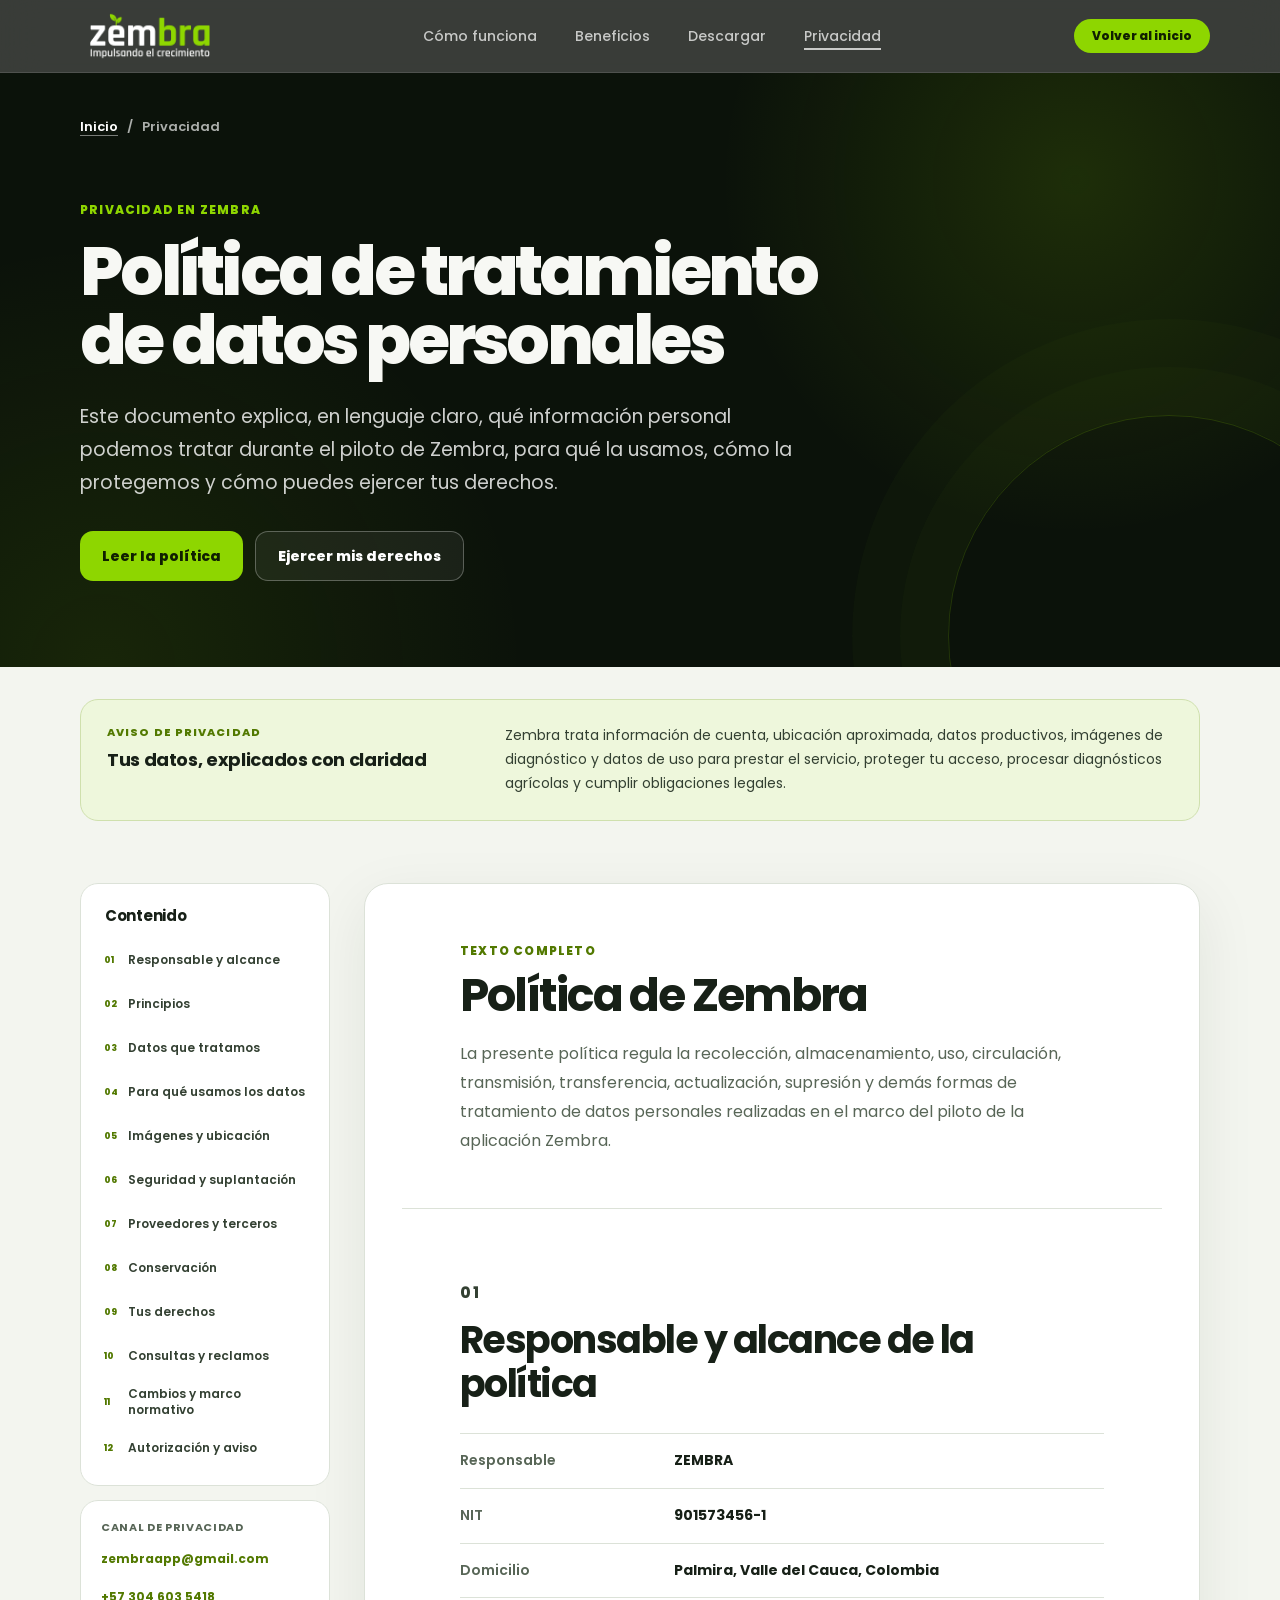
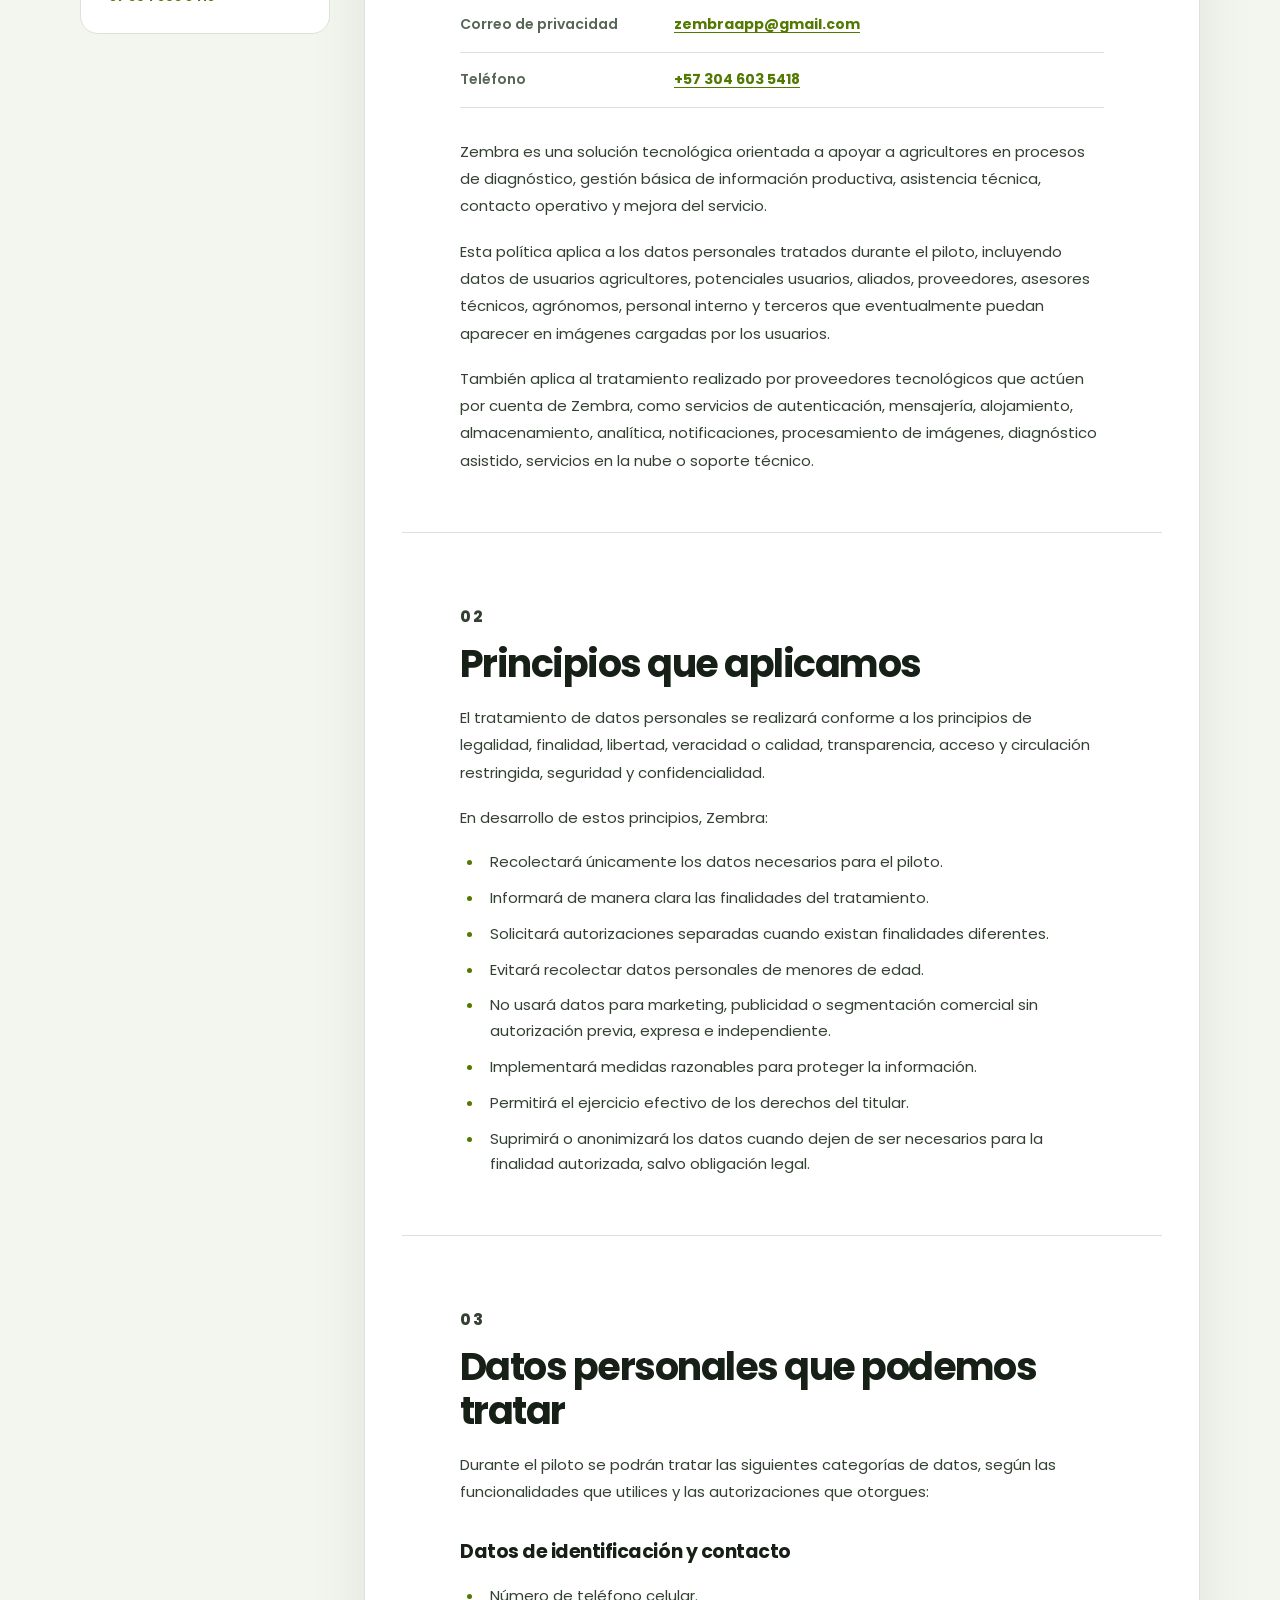
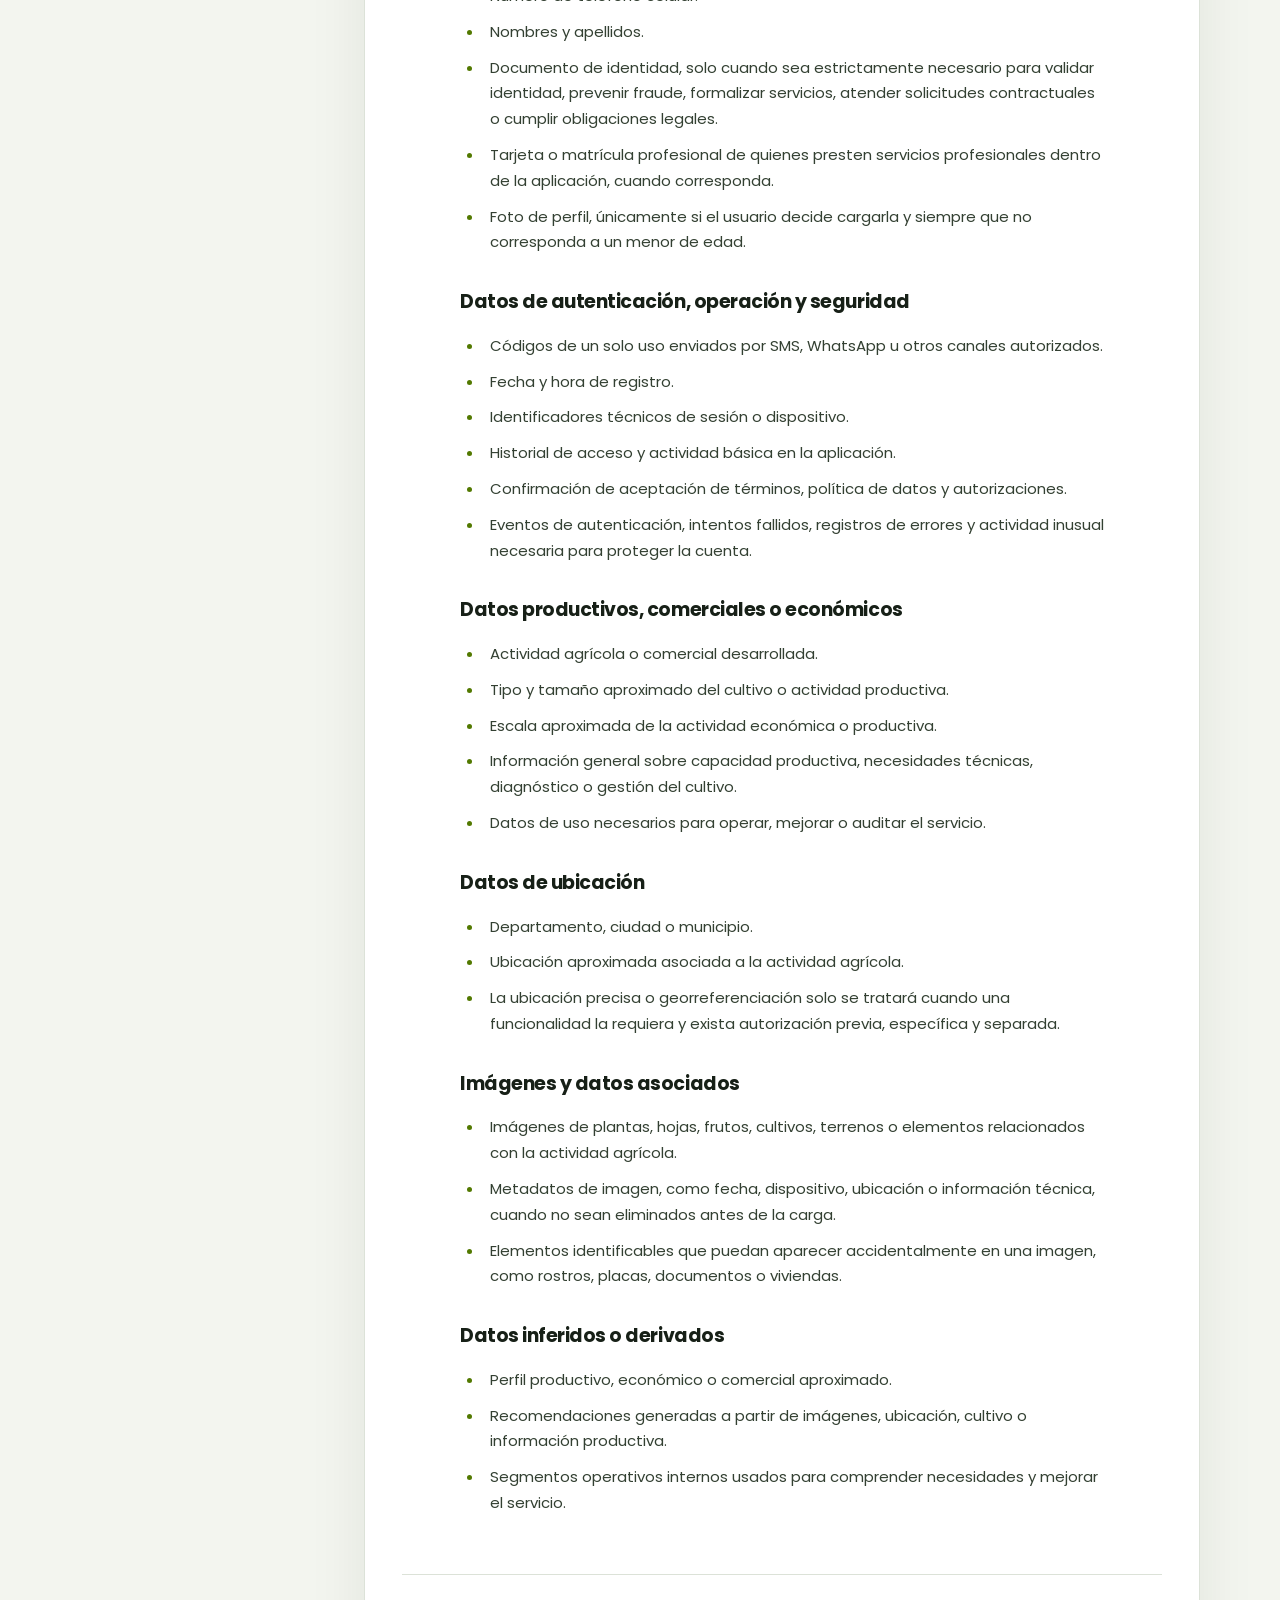
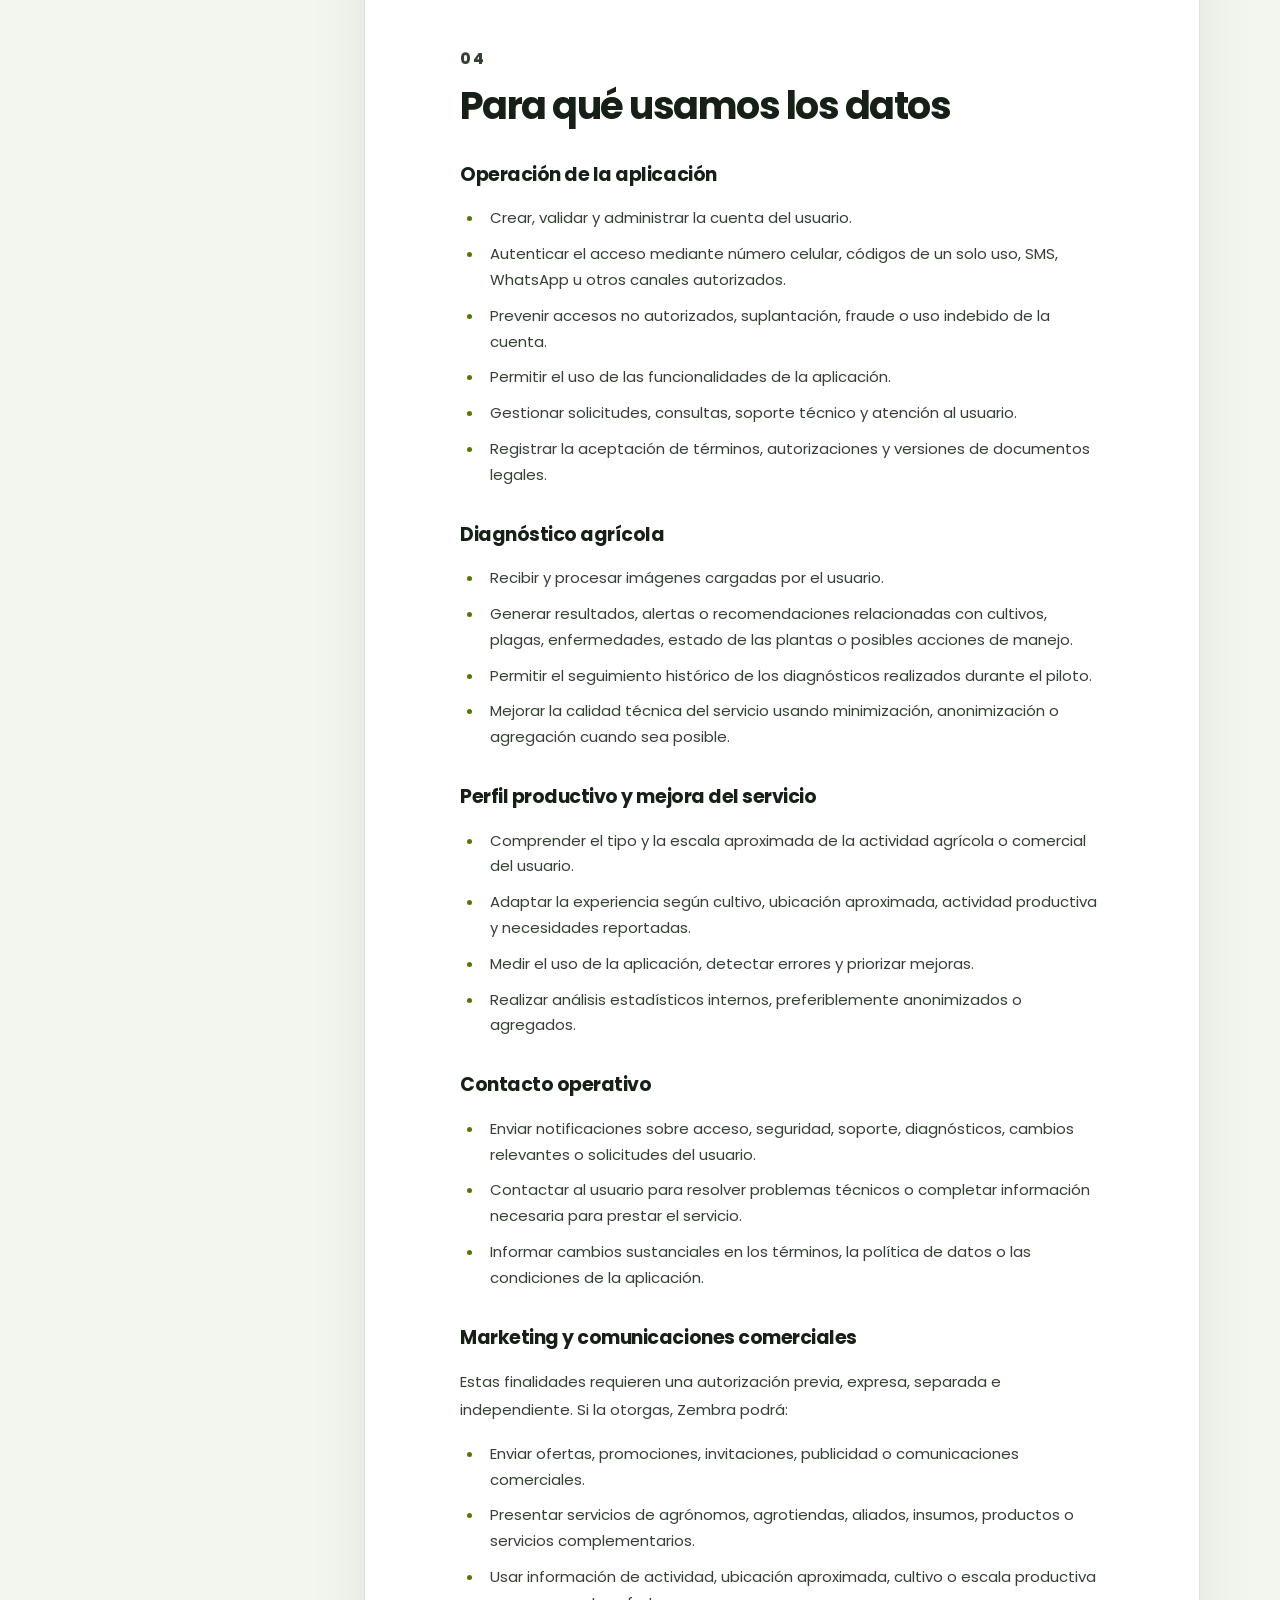
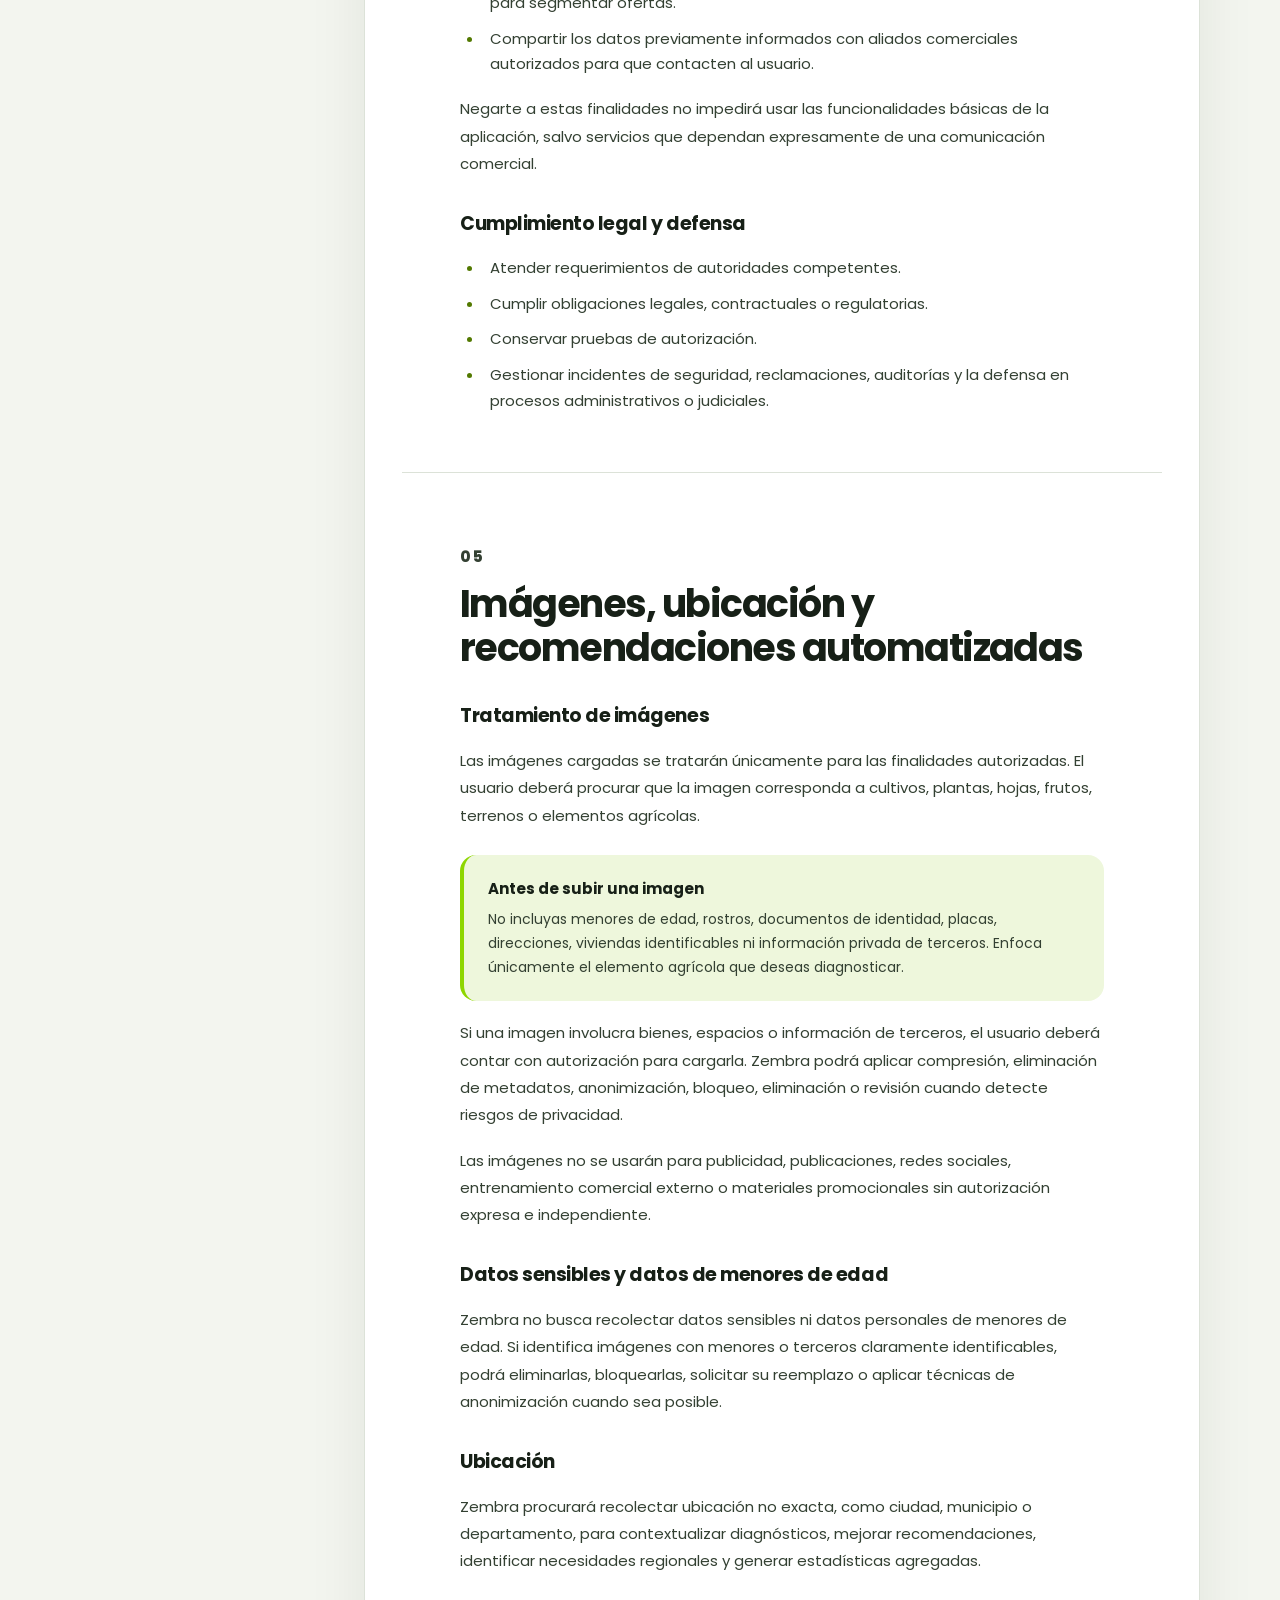
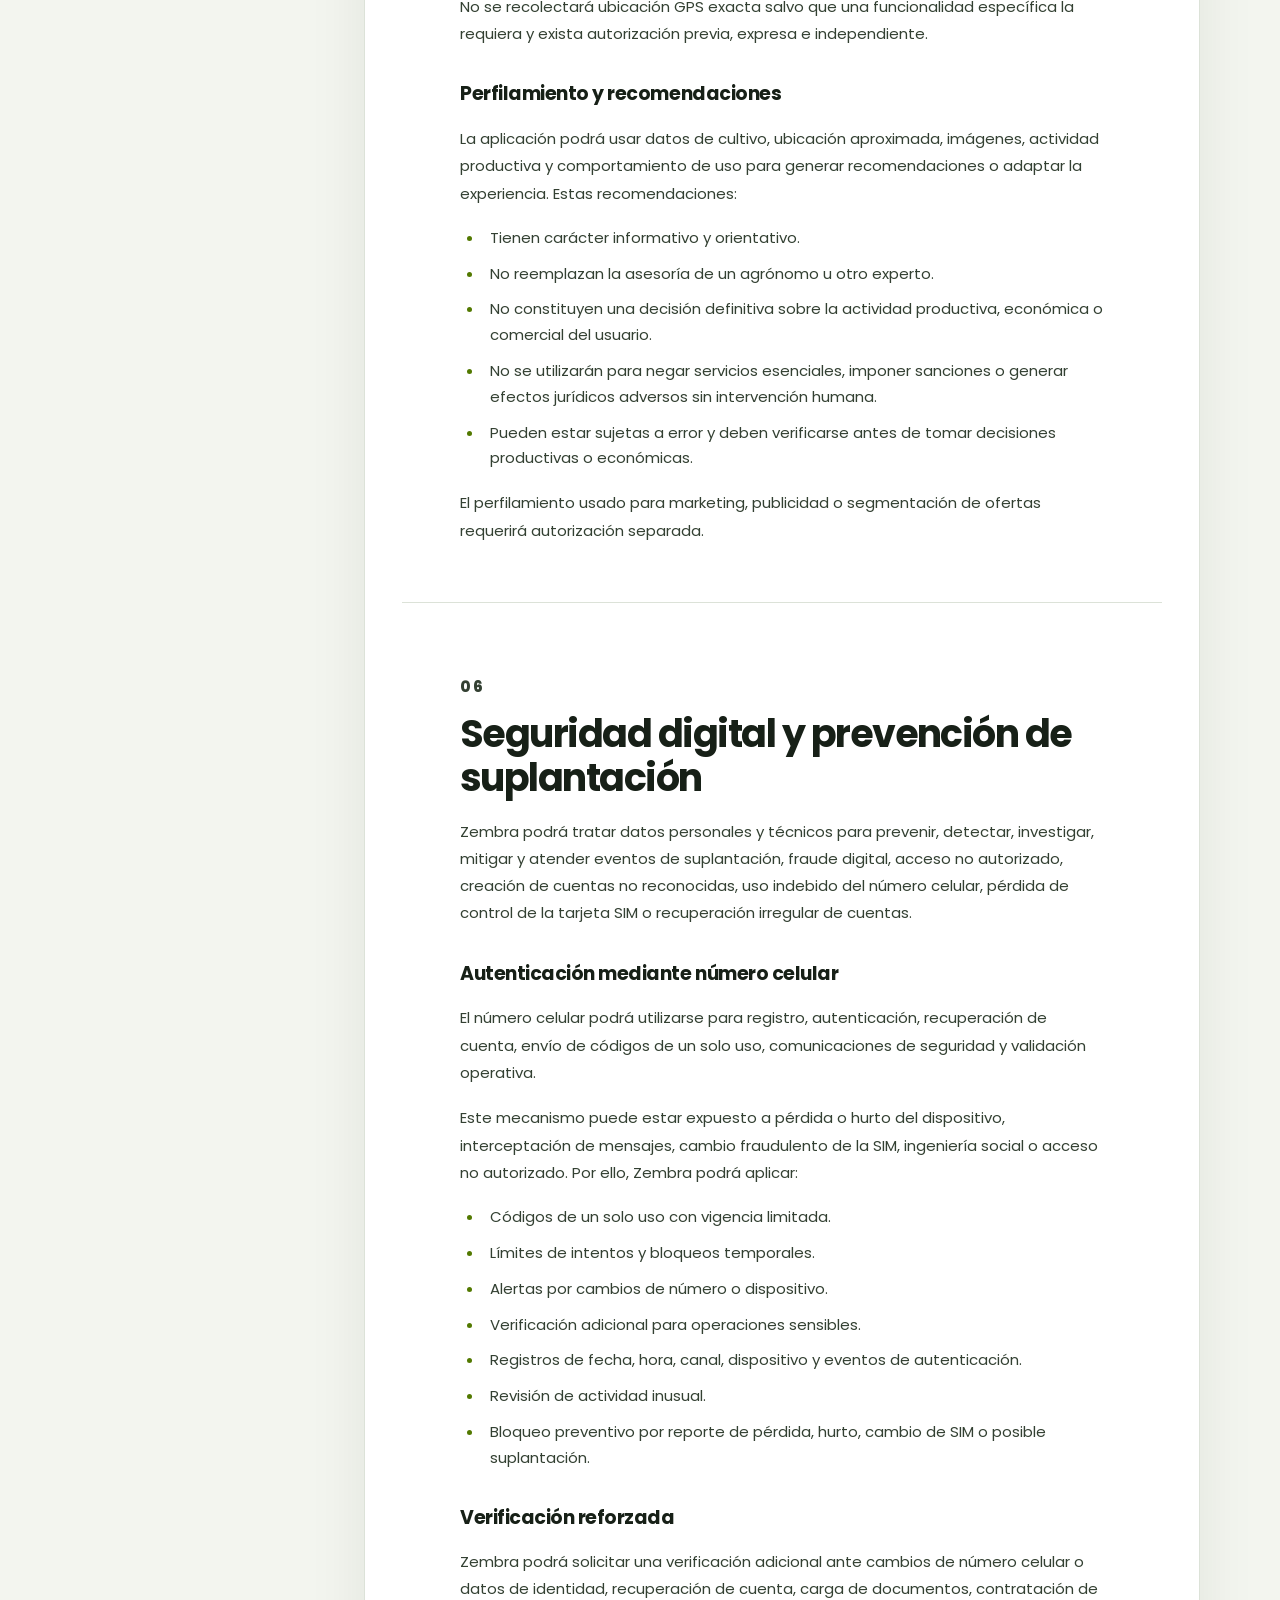
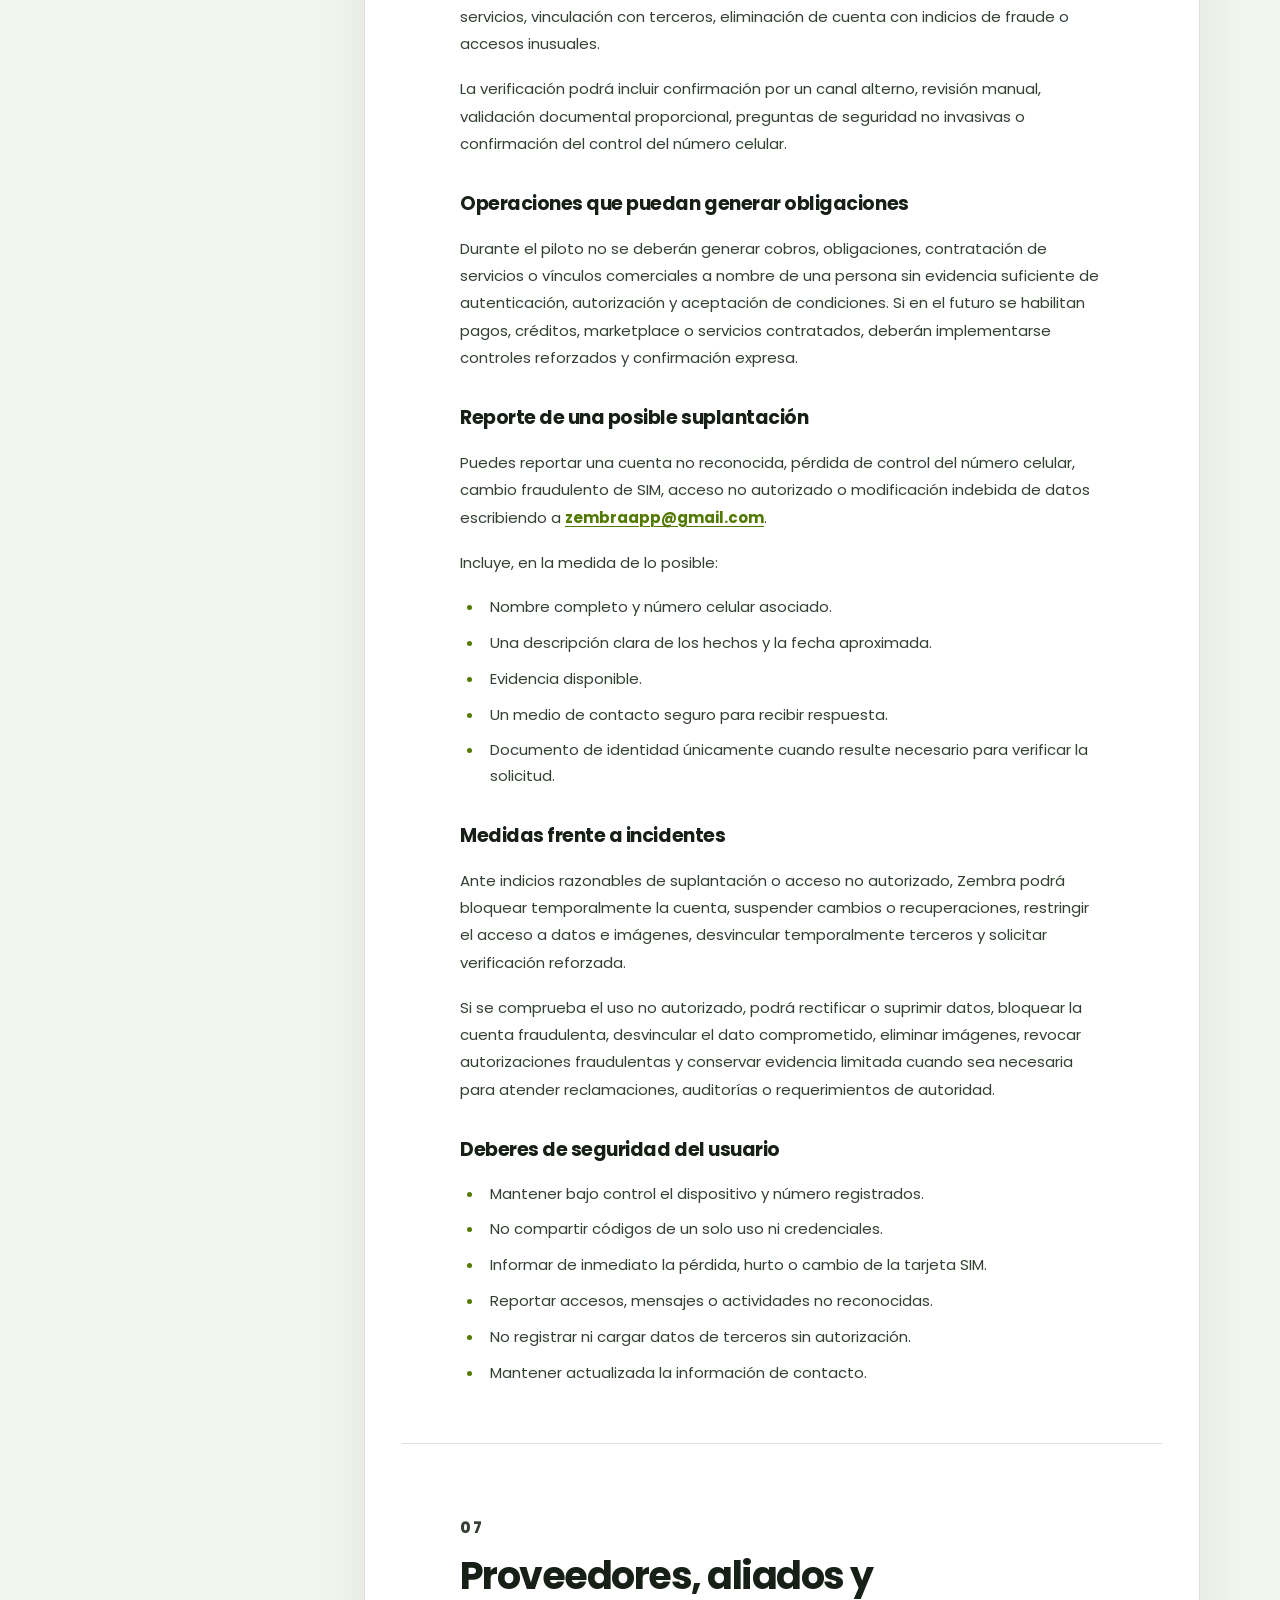
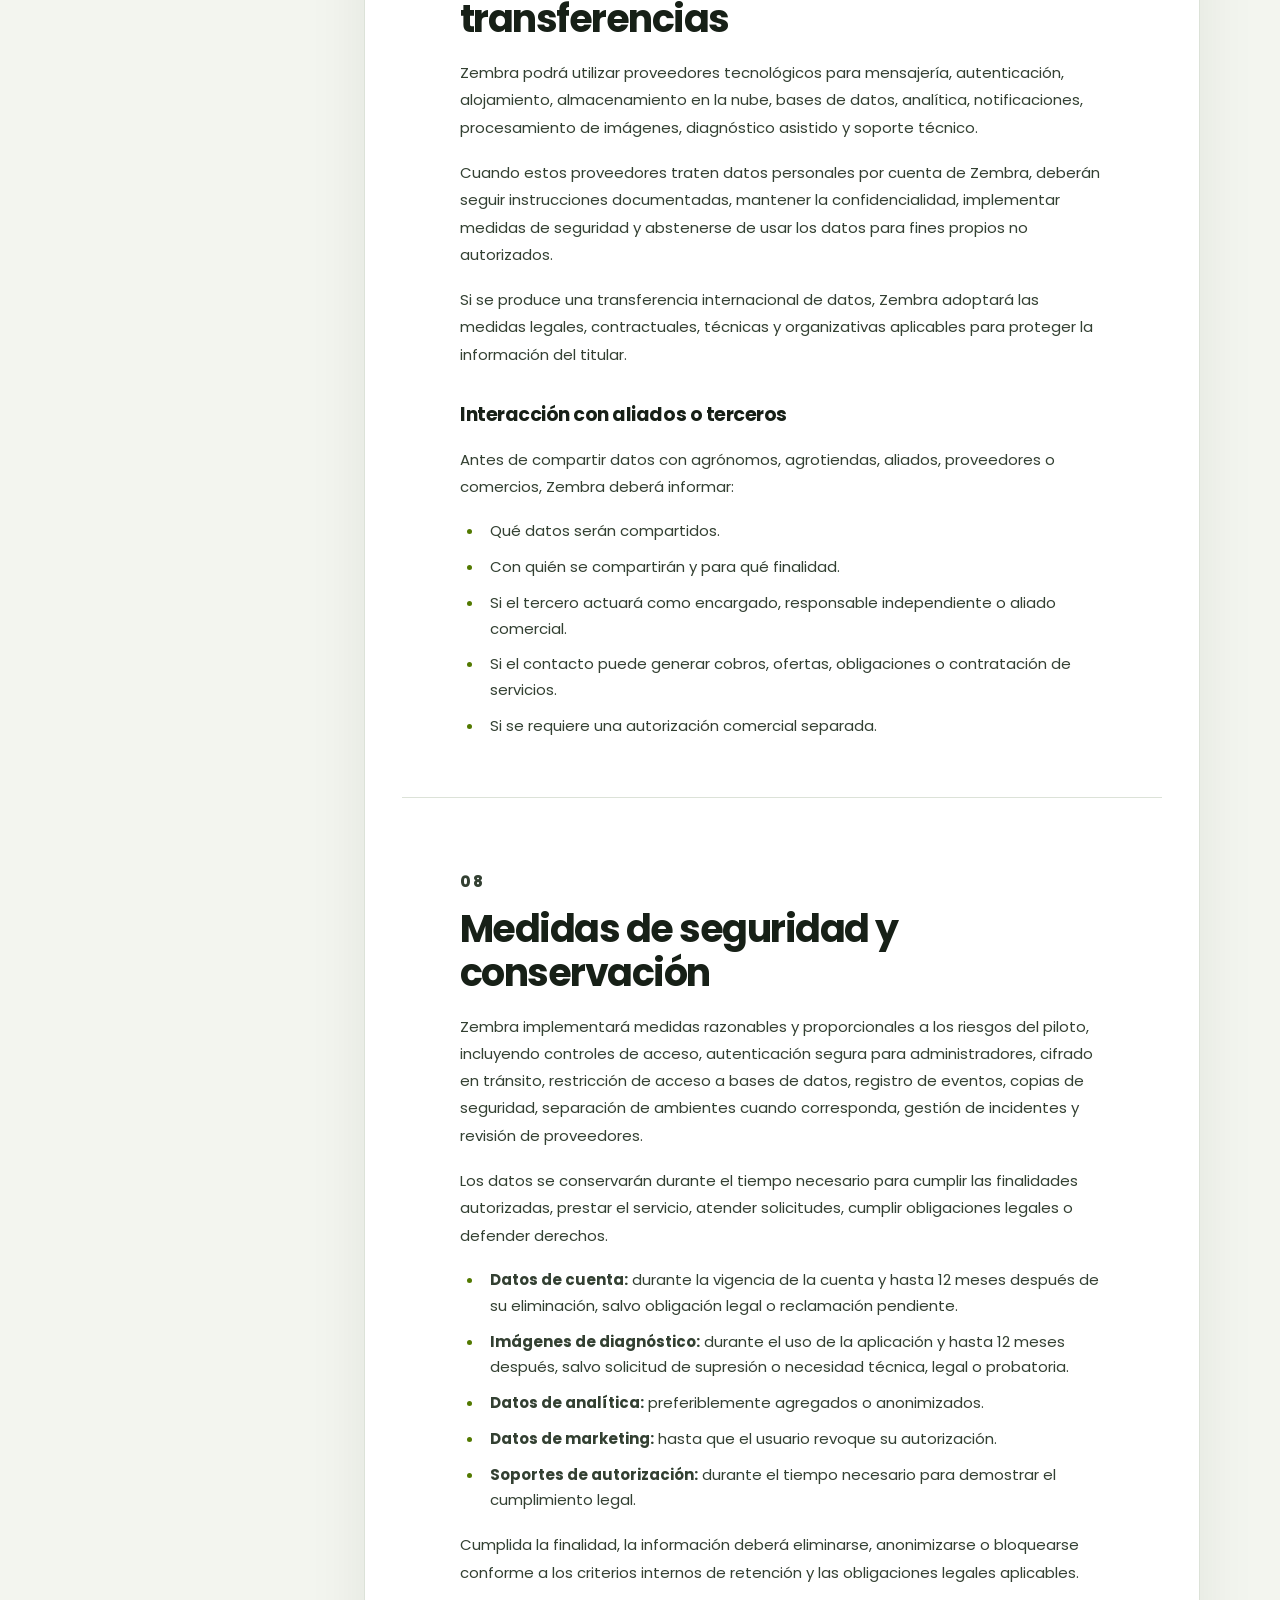
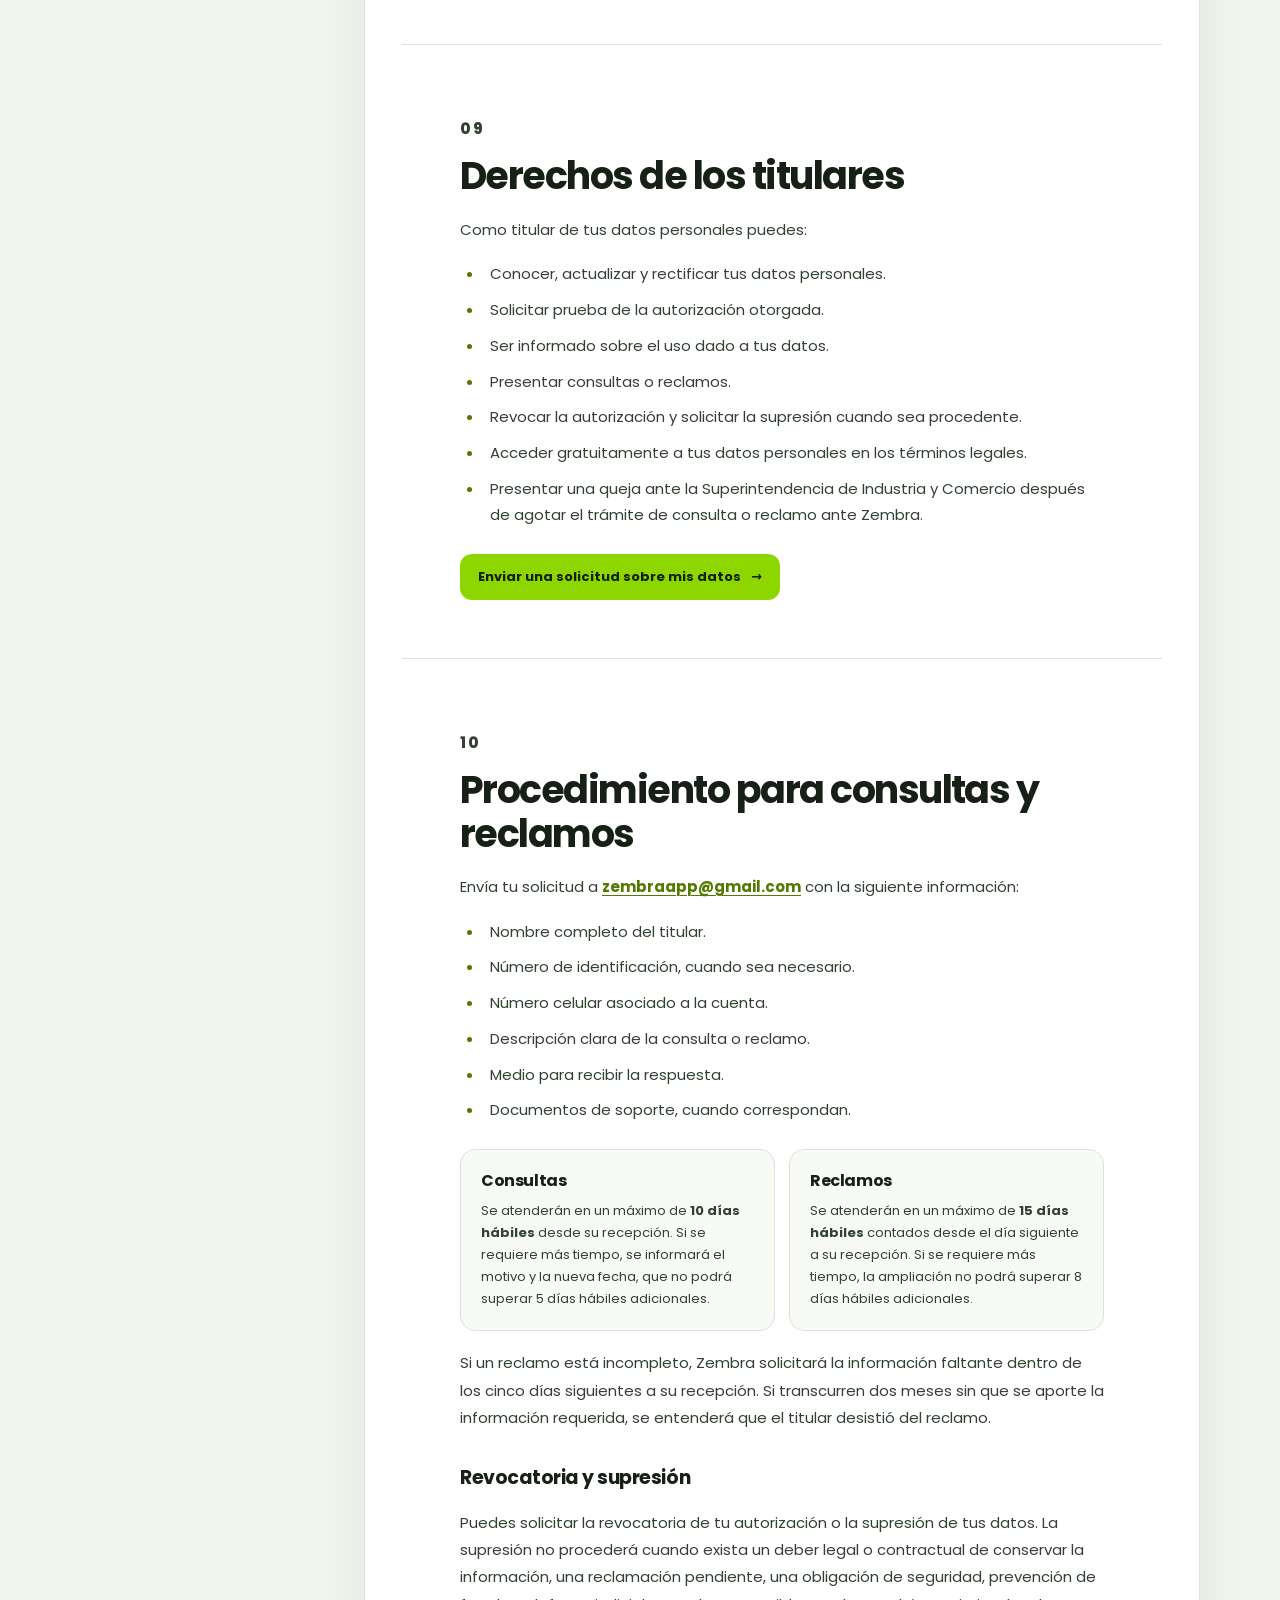
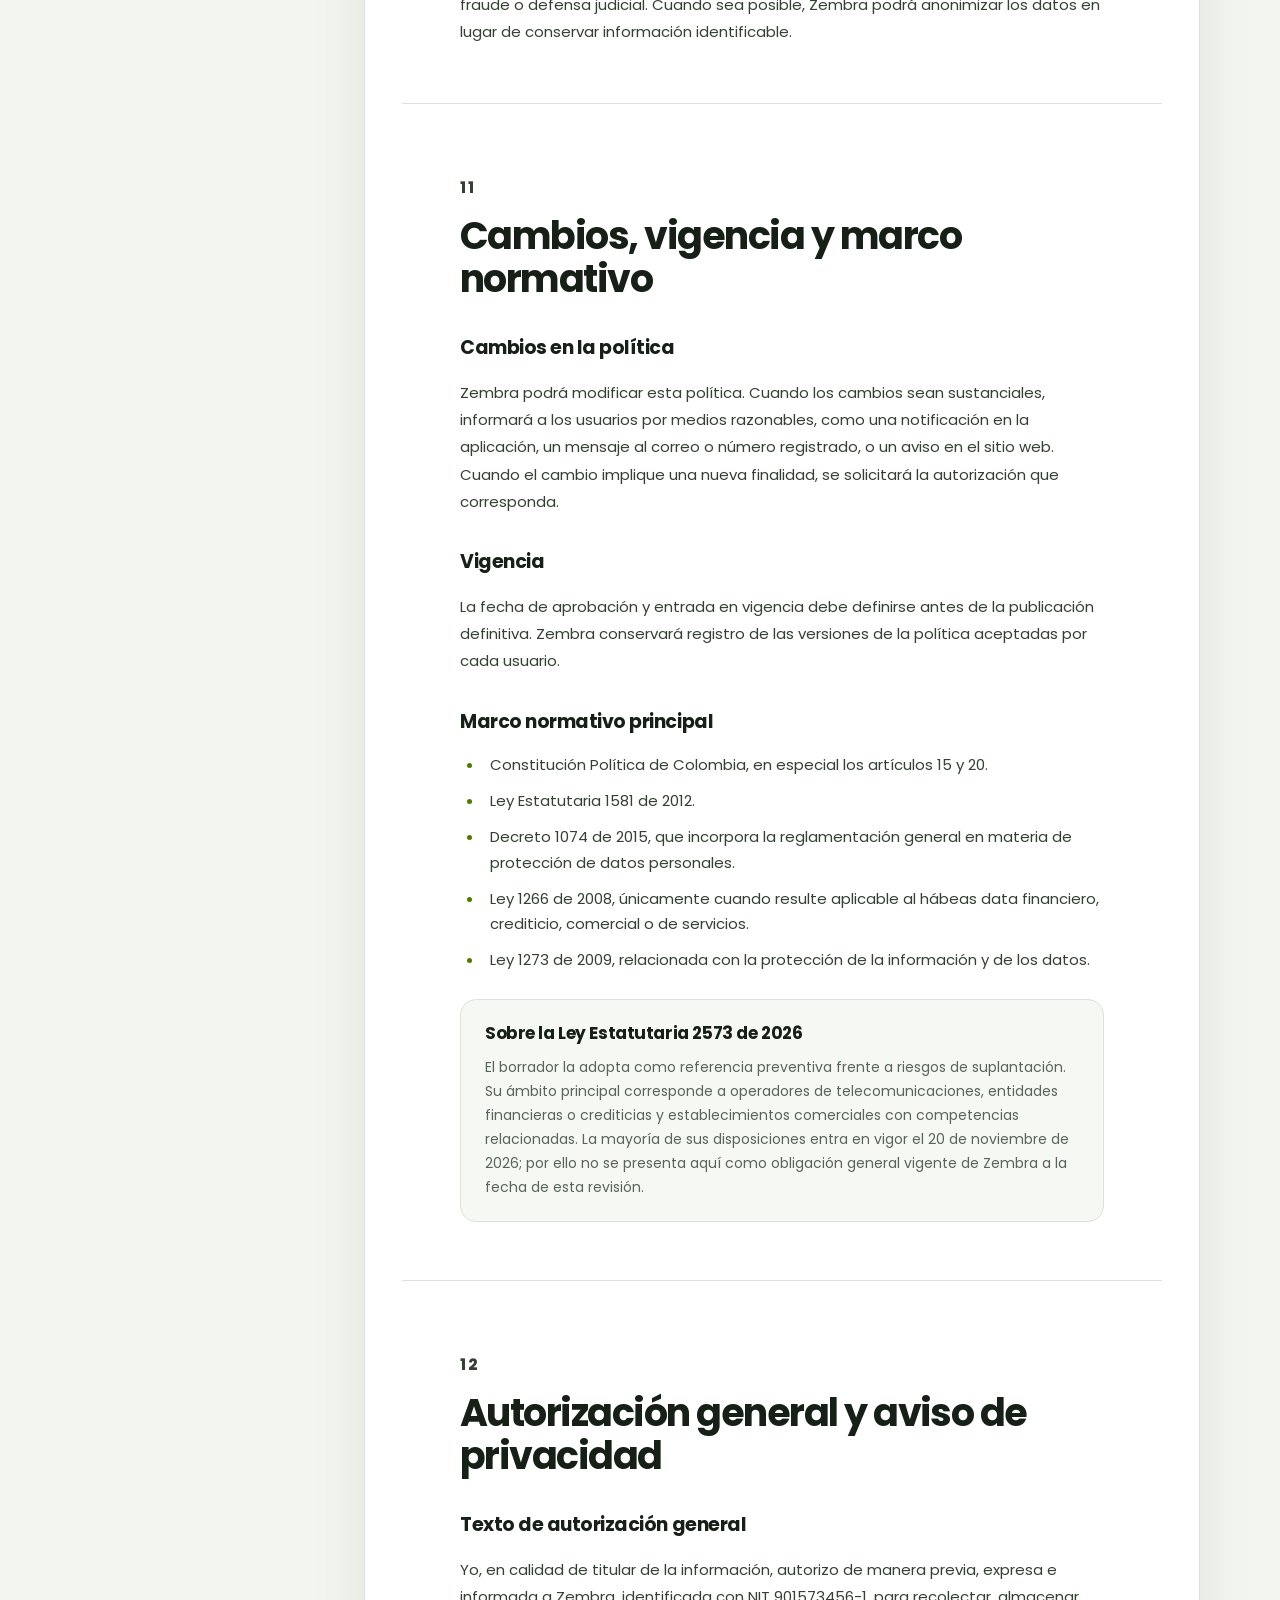
==== commit ef08de60: "ADD: Se actualizan las políticas de privacidad" ====
--- a/privacidad/index.html
+++ b/privacidad/index.html
@@ -8,12 +8,13 @@
       name="description"
       content="Conoce qué datos personales trata Zembra, para qué los utiliza y cómo puedes ejercer tus derechos."
     />
+    <meta name="date" content="2026-07-24" />
     <meta name="theme-color" content="#071006" />
     <link rel="canonical" href="https://zembra.app/privacidad/" />
     <link rel="preconnect" href="https://fonts.googleapis.com" />
     <link rel="preconnect" href="https://fonts.gstatic.com" crossorigin />
     <link
-      href="https://fonts.googleapis.com/css2?family=Poppins:wght@400;500;600;700;800&display=swap"
+      href="https://fonts.googleapis.com/css2?family=Poppins:wght@400;500;600;700;800&amp;display=swap"
       rel="stylesheet"
     />
     <link rel="stylesheet" href="../styles.css" />
@@ -70,16 +71,16 @@
       </section>
 
       <div class="legal-container">
-        <aside class="legal-pending" aria-labelledby="pendientes-title">
+        <aside class="legal-update" aria-labelledby="aviso-title">
           <div>
-            <p class="legal-pending-label">Revisión previa a publicación</p>
-            <h2 id="pendientes-title">Faltan datos obligatorios del responsable</h2>
+            <p class="legal-update-label">Aviso de privacidad</p>
+            <h2 id="aviso-title">Tus datos, explicados con claridad</h2>
           </div>
           <p>
-            El borrador suministrado no incluye el nombre o razón social legal
-            completa, una dirección física, un teléfono de contacto ni la fecha de
-            entrada en vigencia. Estos datos deben completarse antes de presentar
-            esta política como definitiva.
+            Zembra trata información de cuenta, ubicación aproximada, datos
+            productivos, imágenes de diagnóstico y datos de uso para prestar el
+            servicio, proteger tu acceso, procesar diagnósticos agrícolas y cumplir
+            obligaciones legales.
           </p>
         </aside>
       </div>
@@ -101,12 +102,16 @@
                 <li><a href="#derechos">Tus derechos</a></li>
                 <li><a href="#consultas">Consultas y reclamos</a></li>
                 <li><a href="#cambios">Cambios y marco normativo</a></li>
+                <li><a href="#autorizacion">Autorización y aviso</a></li>
               </ol>
             </nav>
 
             <div class="legal-help">
               <p>Canal de privacidad</p>
-              <a href="mailto:zembraapp@gmail.com">zembraapp@gmail.com</a>
+              <div class="legal-help-links">
+                <a href="mailto:zembraapp@gmail.com">zembraapp@gmail.com</a>
+                <a href="tel:+573046035418">+57 304 603 5418</a>
+              </div>
             </div>
           </aside>
 
@@ -129,15 +134,15 @@
               <dl class="legal-contact-list">
                 <div>
                   <dt>Responsable</dt>
-                  <dd>ZEMBRA <span>(identificación legal pendiente)</span></dd>
+                  <dd>ZEMBRA</dd>
+                </div>
+                <div>
+                  <dt>NIT</dt>
+                  <dd>901573456-1</dd>
                 </div>
                 <div>
                   <dt>Domicilio</dt>
                   <dd>Palmira, Valle del Cauca, Colombia</dd>
-                </div>
-                <div>
-                  <dt>Dirección</dt>
-                  <dd>Pendiente de definición</dd>
                 </div>
                 <div>
                   <dt>Correo de privacidad</dt>
@@ -147,7 +152,7 @@
                 </div>
                 <div>
                   <dt>Teléfono</dt>
-                  <dd>Pendiente de definición</dd>
+                  <dd><a href="tel:+573046035418">+57 304 603 5418</a></dd>
                 </div>
               </dl>
 
@@ -859,10 +864,97 @@
               </aside>
             </section>
 
+            <section id="autorizacion" class="legal-section">
+              <p class="legal-section-number" aria-hidden="true">12</p>
+              <h2>Autorización general y aviso de privacidad</h2>
+
+              <h3>Texto de autorización general</h3>
+              <p>
+                Yo, en calidad de titular de la información, autorizo de manera
+                previa, expresa e informada a Zembra, identificada con NIT
+                901573456-1, para recolectar, almacenar, usar, consultar, actualizar,
+                procesar, transmitir, suprimir y tratar mis datos personales conforme
+                a la Política de Tratamiento de Datos Personales de Zembra.
+              </p>
+              <p>
+                Declaro que he sido informado de que mis datos podrán incluir número
+                celular, nombres y apellidos, datos de autenticación, datos de
+                ubicación aproximada, información sobre mi actividad agrícola o
+                comercial, escala productiva, imágenes cargadas para diagnóstico,
+                datos técnicos de uso de la aplicación y demás información necesaria
+                para el funcionamiento y uso correcto de la aplicación.
+              </p>
+              <p>
+                Autorizo el tratamiento de mis datos para las siguientes finalidades
+                necesarias:
+              </p>
+              <ul>
+                <li>Crear y administrar mi cuenta.</li>
+                <li>
+                  Autenticar mi ingreso mediante número celular, OTP, SMS, WhatsApp u
+                  otros canales autorizados.
+                </li>
+                <li>
+                  Prevenir suplantación, fraude, accesos no autorizados o uso indebido
+                  de la aplicación.
+                </li>
+                <li>Permitir el uso de las funcionalidades del piloto.</li>
+                <li>
+                  Procesar imágenes cargadas por mí para generar diagnósticos,
+                  resultados o recomendaciones agrícolas.
+                </li>
+                <li>
+                  Gestionar soporte técnico, solicitudes, consultas y comunicaciones
+                  operativas.
+                </li>
+                <li>Mejorar la calidad, seguridad y funcionamiento de la aplicación.</li>
+                <li>
+                  Cumplir obligaciones legales, atender requerimientos de autoridades
+                  y defender derechos de Zembra.
+                </li>
+              </ul>
+              <p>
+                Declaro que conozco que puedo ejercer mis derechos de conocer,
+                actualizar, rectificar, solicitar prueba de autorización, revocar la
+                autorización y solicitar la supresión de datos mediante el correo
+                <a href="mailto:zembraapp@gmail.com">zembraapp@gmail.com</a>.
+              </p>
+
+              <aside class="legal-callout" role="note" aria-labelledby="aviso-corto-title">
+                <strong id="aviso-corto-title">Aviso de privacidad corto</strong>
+                <p>
+                  Zembra recolecta y trata datos personales como número celular,
+                  nombres, ubicación aproximada, información productiva, imágenes
+                  cargadas para diagnóstico y datos de uso de la aplicación.
+                </p>
+                <p>
+                  Usamos esta información para crear tu cuenta, autenticar tu acceso,
+                  prestar el servicio, procesar diagnósticos agrícolas, mejorar la
+                  aplicación, atender soporte, prevenir fraude y cumplir obligaciones
+                  legales.
+                </p>
+                <p>
+                  Algunas funciones pueden requerir proveedores tecnológicos de
+                  mensajería, autenticación, almacenamiento, analítica, notificaciones
+                  o procesamiento de imágenes, quienes actuarán bajo instrucciones de
+                  Zembra.
+                </p>
+                <p>
+                  No subas imágenes con menores de edad, rostros, documentos, placas,
+                  viviendas identificables o datos personales de terceros.
+                </p>
+                <p>
+                  Puedes conocer, actualizar, rectificar, solicitar la supresión de
+                  tus datos o revocar tu autorización escribiendo a
+                  <a href="mailto:zembraapp@gmail.com">zembraapp@gmail.com</a>.
+                </p>
+              </aside>
+            </section>
+
             <footer class="legal-article-footer">
               <p>
-                <strong>Última revisión del texto web:</strong>
-                18 de julio de 2026.
+                <strong>Última actualización del texto web:</strong>
+                24 de julio de 2026.
               </p>
               <p>
                 Esta versión pública contiene la política dirigida a los titulares.
--- a/privacidad/privacidad.css
+++ b/privacidad/privacidad.css
@@ -2,7 +2,7 @@
   --legal-ink: #172017;
   --legal-body: #334032;
   --legal-muted: #586657;
-  --legal-green: #547c00;
+  --legal-green: #527900;
   --legal-green-bright: #8ed600;
   --legal-green-soft: #eef7dc;
   --legal-paper: #ffffff;
@@ -126,7 +126,7 @@
 
 .legal-eyebrow,
 .legal-overline,
-.legal-pending-label {
+.legal-update-label {
   margin: 0;
   color: var(--legal-green-bright);
   font-size: 12px;
@@ -191,32 +191,32 @@
   background: rgba(255, 255, 255, 0.11);
 }
 
-.legal-pending {
+.legal-update {
   display: grid;
   grid-template-columns: minmax(240px, 0.7fr) minmax(0, 1.3fr);
   gap: 38px;
   margin: 32px 0;
   padding: 24px 26px;
-  border: 1px solid var(--legal-warning-line);
+  border: 1px solid #cfe0ad;
   border-radius: 18px;
-  color: var(--legal-warning);
-  background: var(--legal-warning-bg);
-}
-
-.legal-pending-label {
-  color: var(--legal-warning);
+  color: var(--legal-body);
+  background: var(--legal-green-soft);
+}
+
+.legal-update-label {
+  color: var(--legal-green);
   font-size: 11px;
 }
 
-.legal-pending h2 {
+.legal-update h2 {
   margin-top: 7px;
-  color: #4e3900;
+  color: var(--legal-ink);
   font-size: 18px;
   line-height: 1.35;
   letter-spacing: -0.02em;
 }
 
-.legal-pending > p {
+.legal-update > p {
   align-self: center;
   margin: 0;
   font-size: 14px;
@@ -312,11 +312,16 @@
   display: inline-flex;
   align-items: center;
   min-height: 36px;
-  margin-top: 5px;
   color: var(--legal-green);
   font-size: 12px;
   font-weight: 700;
   overflow-wrap: anywhere;
+}
+
+.legal-help-links {
+  display: grid;
+  gap: 2px;
+  margin-top: 5px;
 }
 
 .legal-article {
@@ -597,6 +602,11 @@
   .legal-help a {
     margin-top: 0;
   }
+
+  .legal-help-links {
+    margin-top: 0;
+    text-align: right;
+  }
 }
 
 @media (max-width: 640px) {
@@ -634,7 +644,7 @@
     width: 100%;
   }
 
-  .legal-pending {
+  .legal-update {
     grid-template-columns: 1fr;
     gap: 14px;
     margin: 22px 0;
@@ -655,6 +665,11 @@
 
   .legal-help a {
     margin-top: 5px;
+  }
+
+  .legal-help-links {
+    margin-top: 5px;
+    text-align: left;
   }
 
   .legal-article {
@@ -724,7 +739,7 @@
   .skip-link,
   .legal-hero-actions,
   .legal-sidebar,
-  .legal-pending {
+  .legal-update {
     display: none !important;
   }
 
